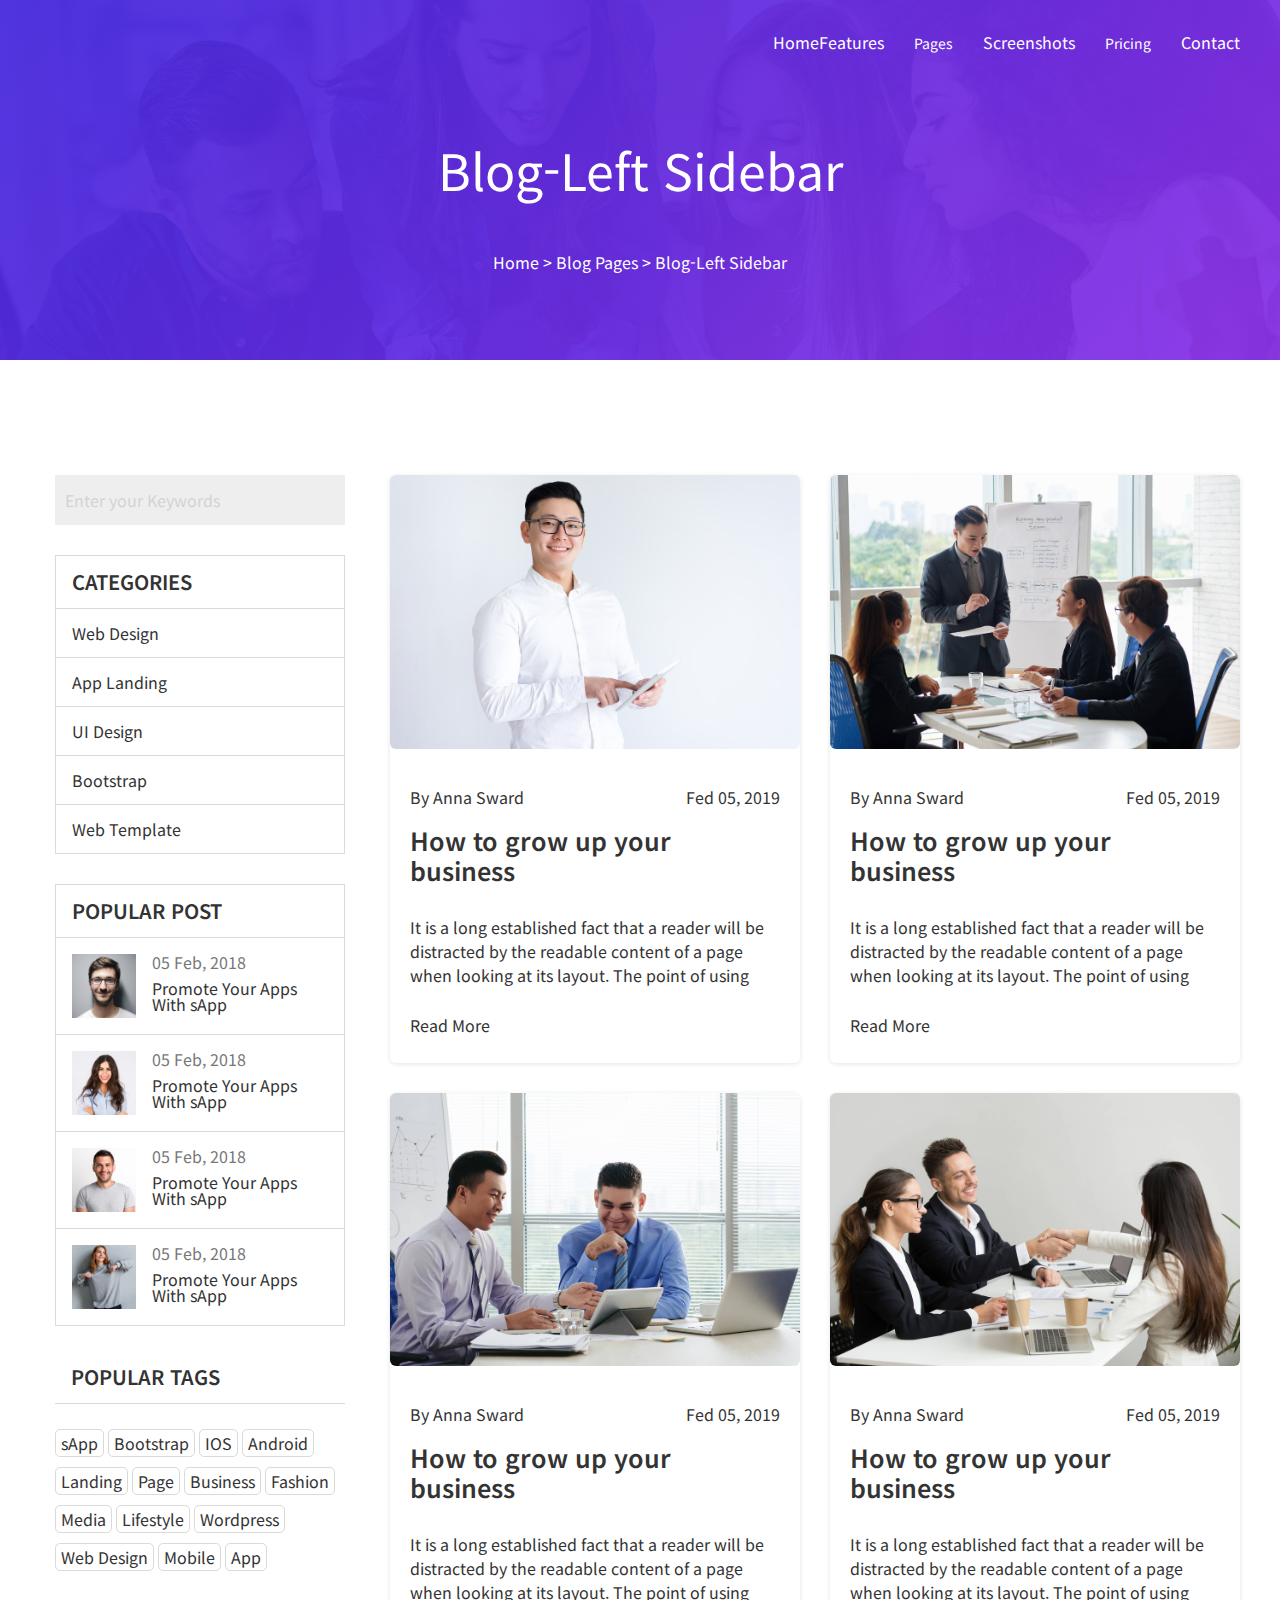
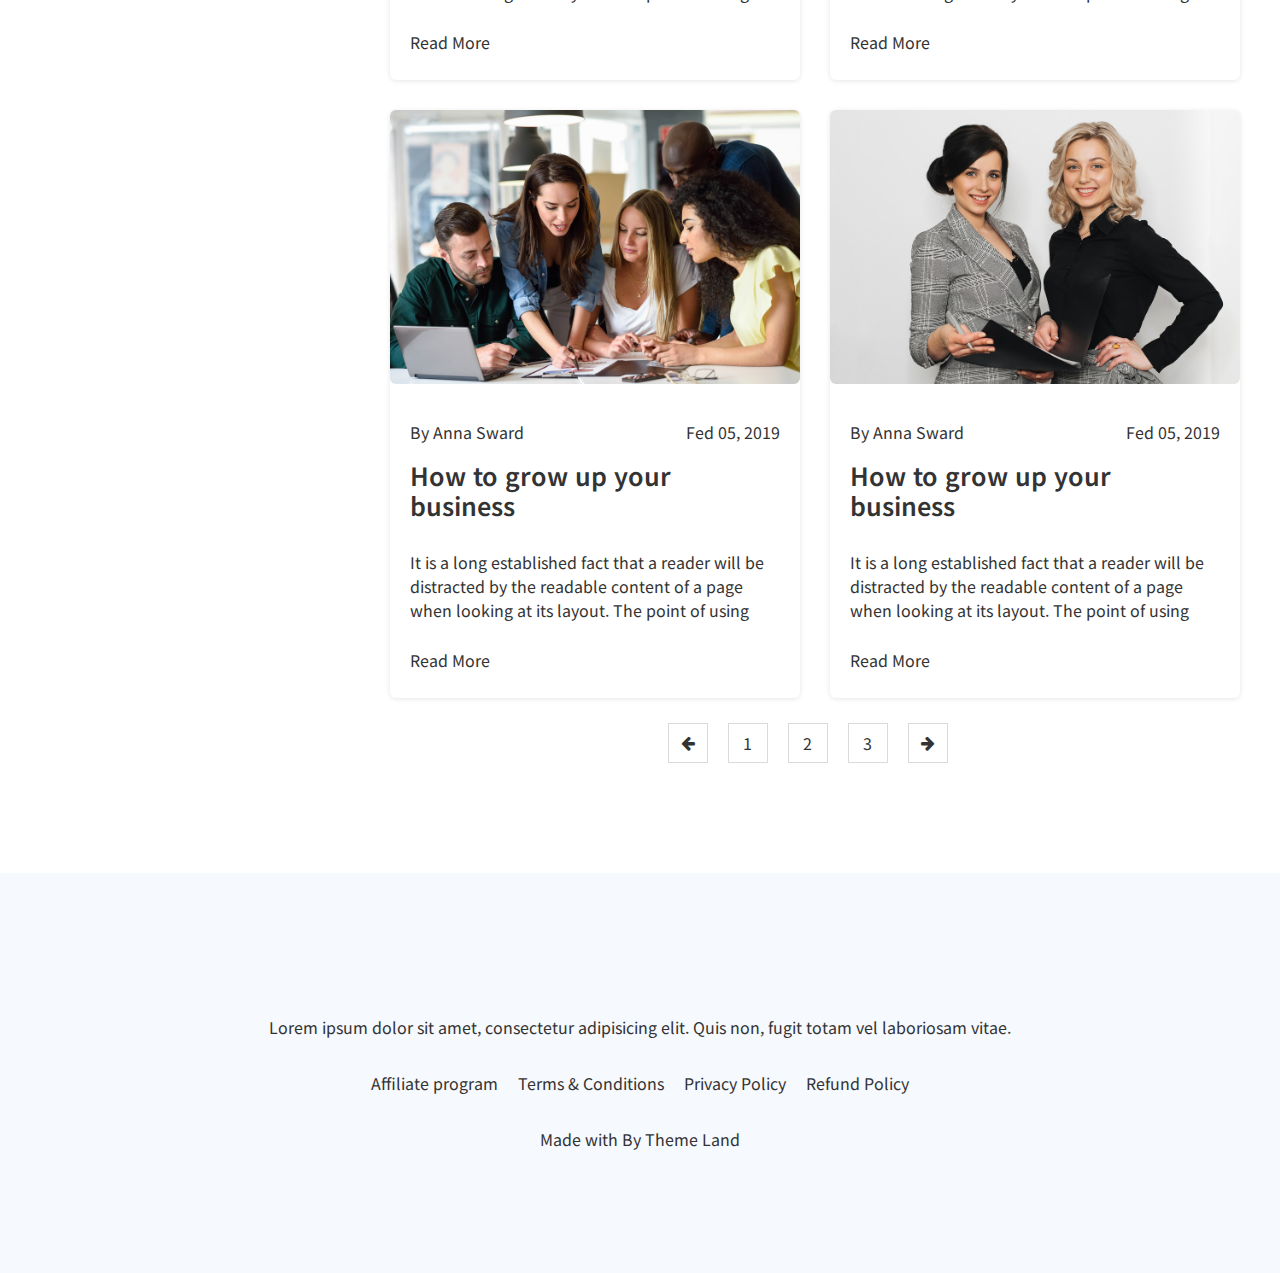
==== pages/main.html @ 28da9ae4 "first commit" ====
<!doctype html>
<html lang="ko">
<head>
    <meta charset="UTF-8">
    <meta name="viewport"
          content="width=device-width, user-scalable=no, initial-scale=1.0, maximum-scale=1.0, minimum-scale=1.0">
    <meta http-equiv="X-UA-Compatible" content="ie=edge">
    <title>blog-sidebar</title>

    <!--  font noto sans  -->
    <link href="https://fonts.googleapis.com/css2?family=Noto+Sans+KR:wght@400;500;700&display=swap" rel="stylesheet">

    <!--  font awesome cdn  -->
    <link rel="stylesheet" href="https://stackpath.bootstrapcdn.com/font-awesome/4.7.0/css/font-awesome.min.css">

    <!--  google material icons  -->
    <link href="https://fonts.googleapis.com/icon?family=Material+Icons"
          rel="stylesheet">

    <link rel="stylesheet" href="../style/style.css">

    <script src="../js/lib/jquery.js"></script>
</head>
<body>
<div id="wrap">
    <header id="header">
        <div class="screen"></div>
        <div class="container">
            <div class="main-header">
                <a href="#!"><img src="https://theme-land.com/sApp/demo/assets/img/logo/logo-white.png" alt=""></a>
                <nav>
                    <ul class="header-menu">
                        <li>Home</li>
                        <li>Features</li>
                        <li><a href="#!">Pages</a></li>
                        <li>Screenshots</li>
                        <li><a href="#!">Pricing</a></li>
                        <li>Contact</li>
                    </ul>
                </nav>
            </div>
            <div class="header-title">
                <h1>Blog-Left Sidebar</h1>
                <p>Home > Blog Pages > Blog-Left Sidebar</p>
            </div>
        </div>
    </header>

    <main>
        <div class="container">
            <div class="sidebar-contents">
                <div class="search">
                    <input type="text" placeholder="Enter your Keywords">
                </div>
                <ul class="sidebar-list">
                    <li><h3>CATEGORIES</h3></li>
                    <li><a href="#!">Web Design</a></li>
                    <li><a href="#!">App Landing</a></li>
                    <li><a href="#!">UI Design</a></li>
                    <li><a href="#!">Bootstrap</a></li>
                    <li><a href="#!">Web Template</a></li>
                </ul>
                <div class="post">
                    <ul>
                        <li><a href="#!"><h3>POPULAR POST</h3></a></li>
                        <li>
                            <div class="post-item">
                                <img src="../images/avatar-1.png" alt="">
                                <div class="post-desc">
                                    <span>05 Feb, 2018</span>
                                    <p>Promote Your Apps With sApp</p>
                                </div>
                            </div>
                        </li>
                        <li>
                            <div class="post-item">
                                <img src="../images/avatar-2.png" alt="">
                                <div class="post-desc">
                                    <span>05 Feb, 2018</span>
                                    <p>Promote Your Apps With sApp</p>
                                </div>
                            </div>
                        </li>
                        <li>
                            <div class="post-item">
                                <img src="../images/avatar-3.png" alt="">
                                <div class="post-desc">
                                    <span>05 Feb, 2018</span>
                                    <p>Promote Your Apps With sApp</p>
                                </div>
                            </div>
                        </li>
                        <li>
                            <div class="post-item">
                                <img src="../images/avatar-4.png" alt="">
                                <div class="post-desc">
                                    <span>05 Feb, 2018</span>
                                    <p>Promote Your Apps With sApp</p>
                                </div>
                            </div>
                        </li>
                    </ul>
                </div>
                <div class="tags">
                    <h3>POPULAR TAGS</h3>
                    <a href="#!">sApp</a>
                    <a href="#!">Bootstrap</a>
                    <a href="#!">IOS</a>
                    <a href="#!">Android</a>
                    <a href="#!">Landing</a>
                    <a href="#!">Page</a>
                    <a href="#!">Business</a>
                    <a href="#!">Fashion</a>
                    <a href="#!">Media</a>
                    <a href="#!">Lifestyle</a>
                    <a href="#!">Wordpress</a>
                    <a href="#!">Web Design</a>
                    <a href="#!">Mobile</a>
                    <a href="#!">App</a>
                </div>
            </div>
            <div class="main-contents">
                <ul class="main-items">
                    <li>
                        <div class="main-item">
                            <img src="../images/blog-1.jpg" alt="">
                            <div class="desc">
                                <div class="name-date">
                                    <span>By Anna Sward</span>
                                    <span>Fed 05, 2019</span>
                                </div>
                                <h2>How to grow up your business</h2>
                                <p>
                                    It is a long established fact that a reader will be distracted by the readable content of a page when looking at its layout. The point of using
                                </p>
                                <a href="#!">Read More</a>
                            </div>
                        </div>
                    </li>
                    <li>
                        <div class="main-item">
                            <img src="../images/blog-2.jpg" alt="">
                            <div class="desc">
                                <div class="name-date">
                                    <span>By Anna Sward</span>
                                    <span>Fed 05, 2019</span>
                                </div>
                                <h2>How to grow up your business</h2>
                                <p>
                                    It is a long established fact that a reader will be distracted by the readable content of a page when looking at its layout. The point of using
                                </p>
                                <a href="#!">Read More</a>
                            </div>
                        </div>
                    </li>
                    <li>
                        <div class="main-item">
                            <img src="../images/blog-3.jpg" alt="">
                            <div class="desc">
                                <div class="name-date">
                                    <span>By Anna Sward</span>
                                    <span>Fed 05, 2019</span>
                                </div>
                                <h2>How to grow up your business</h2>
                                <p>
                                    It is a long established fact that a reader will be distracted by the readable content of a page when looking at its layout. The point of using
                                </p>
                                <a href="#!">Read More</a>
                            </div>
                        </div>
                    </li>
                    <li>
                        <div class="main-item">
                            <img src="../images/blog-4.jpg" alt="">
                            <div class="desc">
                                <div class="name-date">
                                    <span>By Anna Sward</span>
                                    <span>Fed 05, 2019</span>
                                </div>
                                <h2>How to grow up your business</h2>
                                <p>
                                    It is a long established fact that a reader will be distracted by the readable content of a page when looking at its layout. The point of using
                                </p>
                                <a href="#!">Read More</a>
                            </div>
                        </div>
                    </li>
                    <li>
                        <div class="main-item">
                            <img src="../images/blog-5.jpg" alt="">
                            <div class="desc">
                                <div class="name-date">
                                    <span>By Anna Sward</span>
                                    <span>Fed 05, 2019</span>
                                </div>
                                <h2>How to grow up your business</h2>
                                <p>
                                    It is a long established fact that a reader will be distracted by the readable content of a page when looking at its layout. The point of using
                                </p>
                                <a href="#!">Read More</a>
                            </div>
                        </div>
                    </li>
                    <li>
                        <div class="main-item">
                            <img src="../images/blog-6.jpg" alt="">
                            <div class="desc">
                                <div class="name-date">
                                    <span>By Anna Sward</span>
                                    <span>Fed 05, 2019</span>
                                </div>
                                <h2>How to grow up your business</h2>
                                <p>
                                    It is a long established fact that a reader will be distracted by the readable content of a page when looking at its layout. The point of using
                                </p>
                                <a href="#!">Read More</a>
                            </div>
                        </div>
                    </li>
                </ul>
                <div class="pagination">
                    <ul class="pagination">
                        <li><a href="#!"><i class="fa fa-arrow-left"></i></a></li>
                        <li><a href="#!">1</a></li>
                        <li><a href="#!">2</a></li>
                        <li><a href="#!">3</a></li>
                        <li><a href="#!"><i class="fa fa-arrow-right"></i></a></li>
                    </ul>
                </div>
            </div>
        </div>
    </main>

    <footer id="footer">
        <div class="container">
            <img src="https://theme-land.com/sApp/demo/assets/img/logo/logo.png" alt="">
            <div class="footer-desc">
                <p>
                    Lorem ipsum dolor sit amet, consectetur adipisicing elit. Quis non, fugit totam vel laboriosam vitae.
                </p>
                <div class="footer-links">
                    <a href="#!">Affiliate program</a>
                    <a href="#!">Terms & Conditions</a>
                    <a href="#!">Privacy Policy</a>
                    <a href="#!">Refund Policy</a>
                </div>
                <span>Made with By Theme Land</span>
            </div>
        </div>
    </footer>
</div>
<script src="../js/script.js"></script>
</body>
</html>
---- style/style.css ----
/*! normalize.css v8.0.1 | MIT License | github.com/necolas/normalize.css */
/* Document
   ========================================================================== */
/**
 * 1. Correct the line height in all browsers.
 * 2. Prevent adjustments of font size after orientation changes in iOS.
 */
html {
  line-height: 1.15;
  /* 1 */
  -webkit-text-size-adjust: 100%;
  /* 2 */ }

/* Sections
   ========================================================================== */
/**
 * Remove the margin in all browsers.
 */
body {
  margin: 0; }

/**
 * Render the `main` element consistently in IE.
 */
main {
  display: block; }

/**
 * Correct the font size and margin on `h1` elements within `section` and
 * `article` contexts in Chrome, Firefox, and Safari.
 */
h1 {
  font-size: 2em;
  margin: 0.67em 0; }

/* Grouping content
   ========================================================================== */
/**
 * 1. Add the correct box sizing in Firefox.
 * 2. Show the overflow in Edge and IE.
 */
hr {
  box-sizing: content-box;
  /* 1 */
  height: 0;
  /* 1 */
  overflow: visible;
  /* 2 */ }

/**
 * 1. Correct the inheritance and scaling of font size in all browsers.
 * 2. Correct the odd `em` font sizing in all browsers.
 */
pre {
  font-family: monospace, monospace;
  /* 1 */
  font-size: 1em;
  /* 2 */ }

/* Text-level semantics
   ========================================================================== */
/**
 * Remove the gray background on active links in IE 10.
 */
a {
  background-color: transparent; }

/**
 * 1. Remove the bottom border in Chrome 57-
 * 2. Add the correct text decoration in Chrome, Edge, IE, Opera, and Safari.
 */
abbr[title] {
  border-bottom: none;
  /* 1 */
  text-decoration: underline;
  /* 2 */
  text-decoration: underline dotted;
  /* 2 */ }

/**
 * Add the correct font weight in Chrome, Edge, and Safari.
 */
b,
strong {
  font-weight: bolder; }

/**
 * 1. Correct the inheritance and scaling of font size in all browsers.
 * 2. Correct the odd `em` font sizing in all browsers.
 */
code,
kbd,
samp {
  font-family: monospace, monospace;
  /* 1 */
  font-size: 1em;
  /* 2 */ }

/**
 * Add the correct font size in all browsers.
 */
small {
  font-size: 80%; }

/**
 * Prevent `sub` and `sup` elements from affecting the line height in
 * all browsers.
 */
sub,
sup {
  font-size: 75%;
  line-height: 0;
  position: relative;
  vertical-align: baseline; }

sub {
  bottom: -0.25em; }

sup {
  top: -0.5em; }

/* Embedded content
   ========================================================================== */
/**
 * Remove the border on images inside links in IE 10.
 */
img {
  border-style: none; }

/* Forms
   ========================================================================== */
/**
 * 1. Change the font styles in all browsers.
 * 2. Remove the margin in Firefox and Safari.
 */
button,
input,
optgroup,
select,
textarea {
  font-family: inherit;
  /* 1 */
  font-size: 100%;
  /* 1 */
  line-height: 1.15;
  /* 1 */
  margin: 0;
  /* 2 */ }

/**
 * Show the overflow in IE.
 * 1. Show the overflow in Edge.
 */
button,
input {
  /* 1 */
  overflow: visible; }

/**
 * Remove the inheritance of text transform in Edge, Firefox, and IE.
 * 1. Remove the inheritance of text transform in Firefox.
 */
button,
select {
  /* 1 */
  text-transform: none; }

/**
 * Correct the inability to style clickable types in iOS and Safari.
 */
button,
[type="button"],
[type="reset"],
[type="submit"] {
  -webkit-appearance: button; }

/**
 * Remove the inner border and padding in Firefox.
 */
button::-moz-focus-inner,
[type="button"]::-moz-focus-inner,
[type="reset"]::-moz-focus-inner,
[type="submit"]::-moz-focus-inner {
  border-style: none;
  padding: 0; }

/**
 * Restore the focus styles unset by the previous rule.
 */
button:-moz-focusring,
[type="button"]:-moz-focusring,
[type="reset"]:-moz-focusring,
[type="submit"]:-moz-focusring {
  outline: 1px dotted ButtonText; }

/**
 * Correct the padding in Firefox.
 */
fieldset {
  padding: 0.35em 0.75em 0.625em; }

/**
 * 1. Correct the text wrapping in Edge and IE.
 * 2. Correct the color inheritance from `fieldset` elements in IE.
 * 3. Remove the padding so developers are not caught out when they zero out
 *    `fieldset` elements in all browsers.
 */
legend {
  box-sizing: border-box;
  /* 1 */
  color: inherit;
  /* 2 */
  display: table;
  /* 1 */
  max-width: 100%;
  /* 1 */
  padding: 0;
  /* 3 */
  white-space: normal;
  /* 1 */ }

/**
 * Add the correct vertical alignment in Chrome, Firefox, and Opera.
 */
progress {
  vertical-align: baseline; }

/**
 * Remove the default vertical scrollbar in IE 10+.
 */
textarea {
  overflow: auto; }

/**
 * 1. Add the correct box sizing in IE 10.
 * 2. Remove the padding in IE 10.
 */
[type="checkbox"],
[type="radio"] {
  box-sizing: border-box;
  /* 1 */
  padding: 0;
  /* 2 */ }

/**
 * Correct the cursor style of increment and decrement buttons in Chrome.
 */
[type="number"]::-webkit-inner-spin-button,
[type="number"]::-webkit-outer-spin-button {
  height: auto; }

/**
 * 1. Correct the odd appearance in Chrome and Safari.
 * 2. Correct the outline style in Safari.
 */
[type="search"] {
  -webkit-appearance: textfield;
  /* 1 */
  outline-offset: -2px;
  /* 2 */ }

/**
 * Remove the inner padding in Chrome and Safari on macOS.
 */
[type="search"]::-webkit-search-decoration {
  -webkit-appearance: none; }

/**
 * 1. Correct the inability to style clickable types in iOS and Safari.
 * 2. Change font properties to `inherit` in Safari.
 */
::-webkit-file-upload-button {
  -webkit-appearance: button;
  /* 1 */
  font: inherit;
  /* 2 */ }

/* Interactive
   ========================================================================== */
/*
 * Add the correct display in Edge, IE 10+, and Firefox.
 */
details {
  display: block; }

/*
 * Add the correct display in all browsers.
 */
summary {
  display: list-item; }

/* Misc
   ========================================================================== */
/**
 * Add the correct display in IE 10+.
 */
template {
  display: none; }

/**
 * Add the correct display in IE 10.
 */
[hidden] {
  display: none; }

html, body, div, span, applet, object, iframe,
h1, h2, h3, h4, h5, h6, p, blockquote, pre,
a, abbr, acronym, address, big, cite, code,
del, dfn, em, img, ins, kbd, q, s, samp,
small, strike, strong, sub, sup, tt, var,
b, u, i, center,
dl, dt, dd, ol, ul, li,
fieldset, form, label, legend,
table, caption, tbody, tfoot, thead, tr, th, td,
article, aside, canvas, details, embed,
figure, figcaption, footer, header, hgroup,
menu, nav, output, ruby, section, summary,
time, mark, audio, video {
  margin: 0;
  padding: 0;
  border: 0;
  font-size: 100%;
  font: inherit;
  vertical-align: baseline; }

/* HTML5 display-role reset for older browsers */
article, aside, details, figcaption, figure,
footer, header, hgroup, menu, nav, section {
  display: block; }

body {
  line-height: 1; }

ol, ul {
  list-style: none; }

blockquote, q {
  quotes: none; }

blockquote:before, blockquote:after,
q:before, q:after {
  content: '';
  content: none; }

table {
  border-collapse: collapse;
  border-spacing: 0; }

*, *:after, *:before {
  box-sizing: inherit; }

html {
  box-sizing: border-box; }

img {
  max-width: 100%;
  vertical-align: top; }

a {
  text-decoration: none;
  color: #333; }

* {
  -webkit-user-select: inherit;
  -moz-user-select: inherit;
  -ms-user-select: inherit;
  user-select: inherit;
  -webkit-tap-highlight-color: rgba(0, 0, 0, 0); }

::-webkit-input-placeholder {
  color: rgba(182, 182, 182, 0.5); }

:-moz-placeholder {
  color: rgba(182, 182, 182, 0.5); }

::-moz-placeholder {
  color: rgba(182, 182, 182, 0.5); }

:-ms-input-placeholder {
  color: rgba(182, 182, 182, 0.5); }

*::selection {
  background: #b5e9f8;
  color: #fff; }

*::-moz-selection {
  background: #b5e9f8;
  color: #fff; }

.clearfix:after {
  content: '';
  display: table;
  clear: both; }

html, body {
  height: 100%; }

body {
  font-family: 'Noto Sans KR', sans-serif;
  word-break: keep-all; }

.container {
  max-width: 1230px;
  margin: 0 auto;
  padding: 0 15px; }

.blind {
  position: absolute;
  overflow: hidden;
  clip: rect(0 0 0 0);
  margin: -1px;
  width: 1px;
  height: 1px; }

.pull-left {
  float: left; }

.pull-right {
  float: right; }

.por {
  position: relative; }

.poa {
  position: absolute; }

.pof {
  position: fixed; }

.dtb {
  display: table; }

.dtbc {
  display: table-cell; }

.vat {
  vertical-align: top; }

.vam {
  vertical-align: middle; }

.vab {
  vertical-align: bottom; }

.text-left {
  text-align: left; }

.text-center {
  text-align: center; }

.text-right {
  text-align: right; }

.text-ellipsis {
  overflow: hidden;
  white-space: nowrap;
  text-overflow: ellipsis; }

#header {
  position: relative;
  height: 40vh;
  background-image: url("../images/blog-5.jpg");
  background-position: center;
  background-size: cover;
  z-index: -2; }
  #header .screen {
    position: absolute;
    top: 0;
    bottom: 0;
    left: 0;
    right: 0;
    background: linear-gradient(-47deg, #8731E8 0%, #4528DC 100%);
    opacity: 0.94;
    z-index: -1; }
  #header .container .main-header {
    display: flex;
    height: 84px;
    justify-content: space-between;
    align-items: center; }
    #header .container .main-header img {
      color: #fff; }
    #header .container .main-header nav .header-menu {
      display: flex; }
      #header .container .main-header nav .header-menu li {
        color: #fff; }
        #header .container .main-header nav .header-menu li a {
          color: #fff;
          padding: 20px 30px;
          font-size: 14px;
          cursor: pointer; }
  #header .container .header-title {
    text-align: center;
    color: #fff; }
    #header .container .header-title h1 {
      font-size: 50px;
      margin: 60px 0; }

#footer {
  background-color: #f6f9fe;
  height: 400px; }
  #footer .container {
    display: flex;
    flex-direction: column;
    justify-content: center;
    align-items: center;
    height: 400px; }
    #footer .container .footer-desc {
      margin-top: 20px;
      text-align: center; }
      #footer .container .footer-desc .footer-links {
        margin: 30px 0;
        display: flex;
        justify-content: center;
        align-items: center; }
        #footer .container .footer-desc .footer-links a {
          display: flex;
          padding: 10px; }
          #footer .container .footer-desc .footer-links a:hover {
            color: #6f42c1; }

body {
  color: #333; }

h3 {
  font-size: 20px;
  font-weight: 600; }

h2 {
  font-size: 25px;
  font-weight: 600;
  line-height: 1.2; }

main {
  margin: 100px 0; }
  main .container {
    display: flex;
    justify-content: space-between; }
    main .container .sidebar-contents {
      padding: 15px;
      flex: 1; }
      main .container .sidebar-contents input {
        width: 290px;
        height: 50px;
        background-color: rgba(153, 153, 153, 0.17);
        padding: 10px;
        border: none; }
      main .container .sidebar-contents .sidebar-list {
        border: 1px solid rgba(153, 153, 153, 0.36);
        border-top: none;
        margin-top: 30px; }
        main .container .sidebar-contents .sidebar-list li:first-child {
          border-top: 1px solid rgba(153, 153, 153, 0.36);
          padding: 16px;
          cursor: pointer; }
        main .container .sidebar-contents .sidebar-list li a {
          display: flex;
          padding: 16px;
          border-top: 1px solid rgba(153, 153, 153, 0.36); }
          main .container .sidebar-contents .sidebar-list li a:hover {
            background-color: rgba(153, 153, 153, 0.12);
            border-left: 2px solid #6f42c1; }
      main .container .sidebar-contents .post {
        margin-top: 30px; }
        main .container .sidebar-contents .post ul {
          border: 1px solid rgba(153, 153, 153, 0.36);
          border-top: none; }
          main .container .sidebar-contents .post ul li {
            border-top: 1px solid rgba(153, 153, 153, 0.36); }
            main .container .sidebar-contents .post ul li h3 {
              padding: 16px; }
            main .container .sidebar-contents .post ul li .post-item {
              display: flex;
              padding: 16px; }
              main .container .sidebar-contents .post ul li .post-item:hover {
                background-color: rgba(153, 153, 153, 0.12);
                border-left: 2px solid #6f42c1; }
              main .container .sidebar-contents .post ul li .post-item img {
                width: 64px;
                height: 64px; }
              main .container .sidebar-contents .post ul li .post-item .post-desc {
                padding-left: 16px; }
                main .container .sidebar-contents .post ul li .post-item .post-desc span {
                  color: #777; }
                main .container .sidebar-contents .post ul li .post-item .post-desc p {
                  margin-top: 10px; }
      main .container .sidebar-contents .tags {
        margin-top: 25px; }
        main .container .sidebar-contents .tags h3 {
          padding: 16px;
          border-bottom: 1px solid rgba(153, 153, 153, 0.36);
          margin-bottom: 20px;
          cursor: pointer; }
        main .container .sidebar-contents .tags a {
          display: inline-block;
          border: 1px solid rgba(153, 153, 153, 0.36);
          border-radius: 5px;
          padding: 5px;
          margin: 5px 0;
          cursor: pointer; }
    main .container .main-contents {
      padding-left: 15px;
      flex: 3; }
      main .container .main-contents .main-items {
        display: flex;
        flex-wrap: wrap;
        margin-right: -15px; }
        main .container .main-contents .main-items li {
          flex: 1 1 50%;
          max-width: 50%;
          padding: 15px; }
          main .container .main-contents .main-items li .main-item {
            background-color: #fff;
            box-shadow: 0 1px 5px rgba(0, 0, 0, 0.1);
            border-radius: 6px; }
            main .container .main-contents .main-items li .main-item img {
              border-radius: 6px;
              cursor: pointer; }
            main .container .main-contents .main-items li .main-item .desc {
              padding: 20px 20px 30px 20px; }
              main .container .main-contents .main-items li .main-item .desc .name-date {
                margin: 20px 0;
                display: flex;
                justify-content: space-between; }
              main .container .main-contents .main-items li .main-item .desc h2:hover {
                color: #6f42c1;
                cursor: pointer; }
              main .container .main-contents .main-items li .main-item .desc p {
                margin: 30px 0;
                line-height: 1.5; }
      main .container .main-contents .pagination {
        display: flex;
        justify-content: center;
        align-items: center; }
        main .container .main-contents .pagination li {
          padding: 10px; }
          main .container .main-contents .pagination li a {
            width: 40px;
            height: 40px;
            display: flex;
            justify-content: center;
            align-items: center;
            padding: 10px;
            border: 1px solid rgba(153, 153, 153, 0.36);
            cursor: pointer; }

/*# sourceMappingURL=style.css.map */
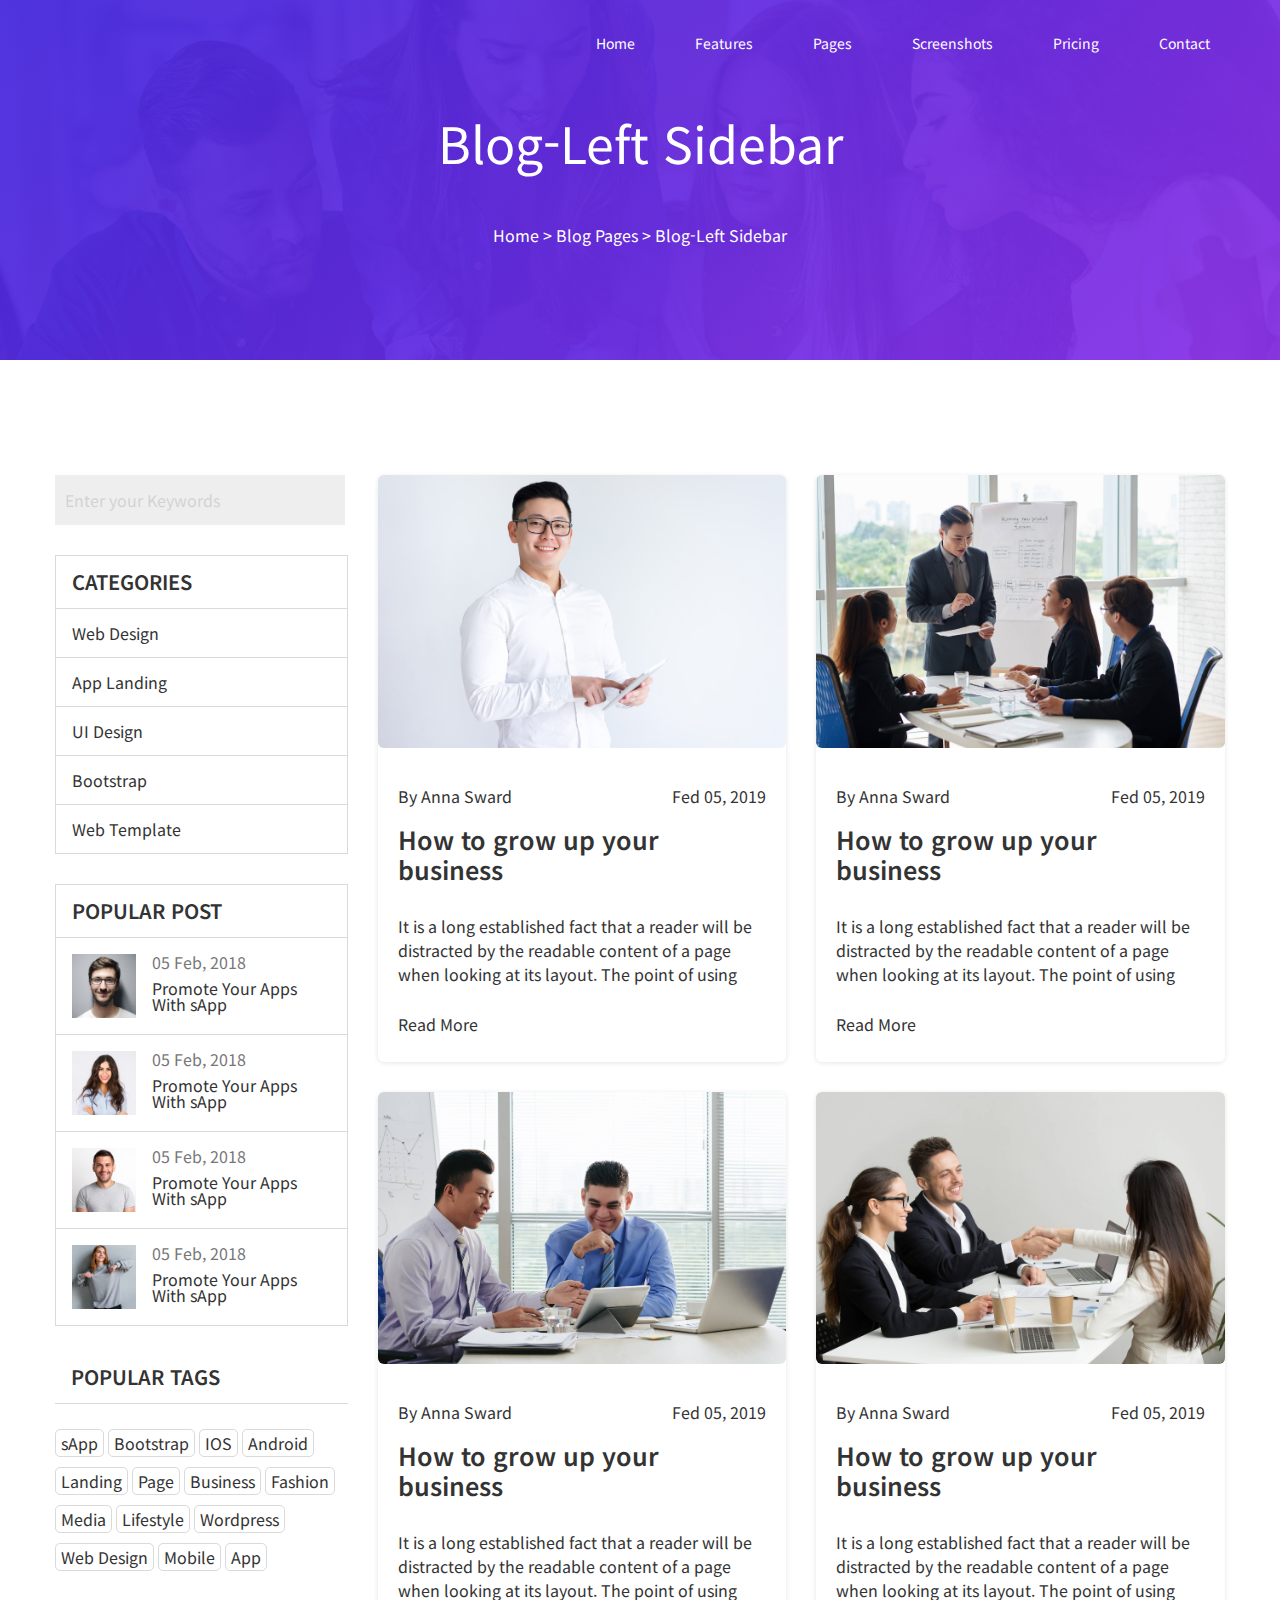
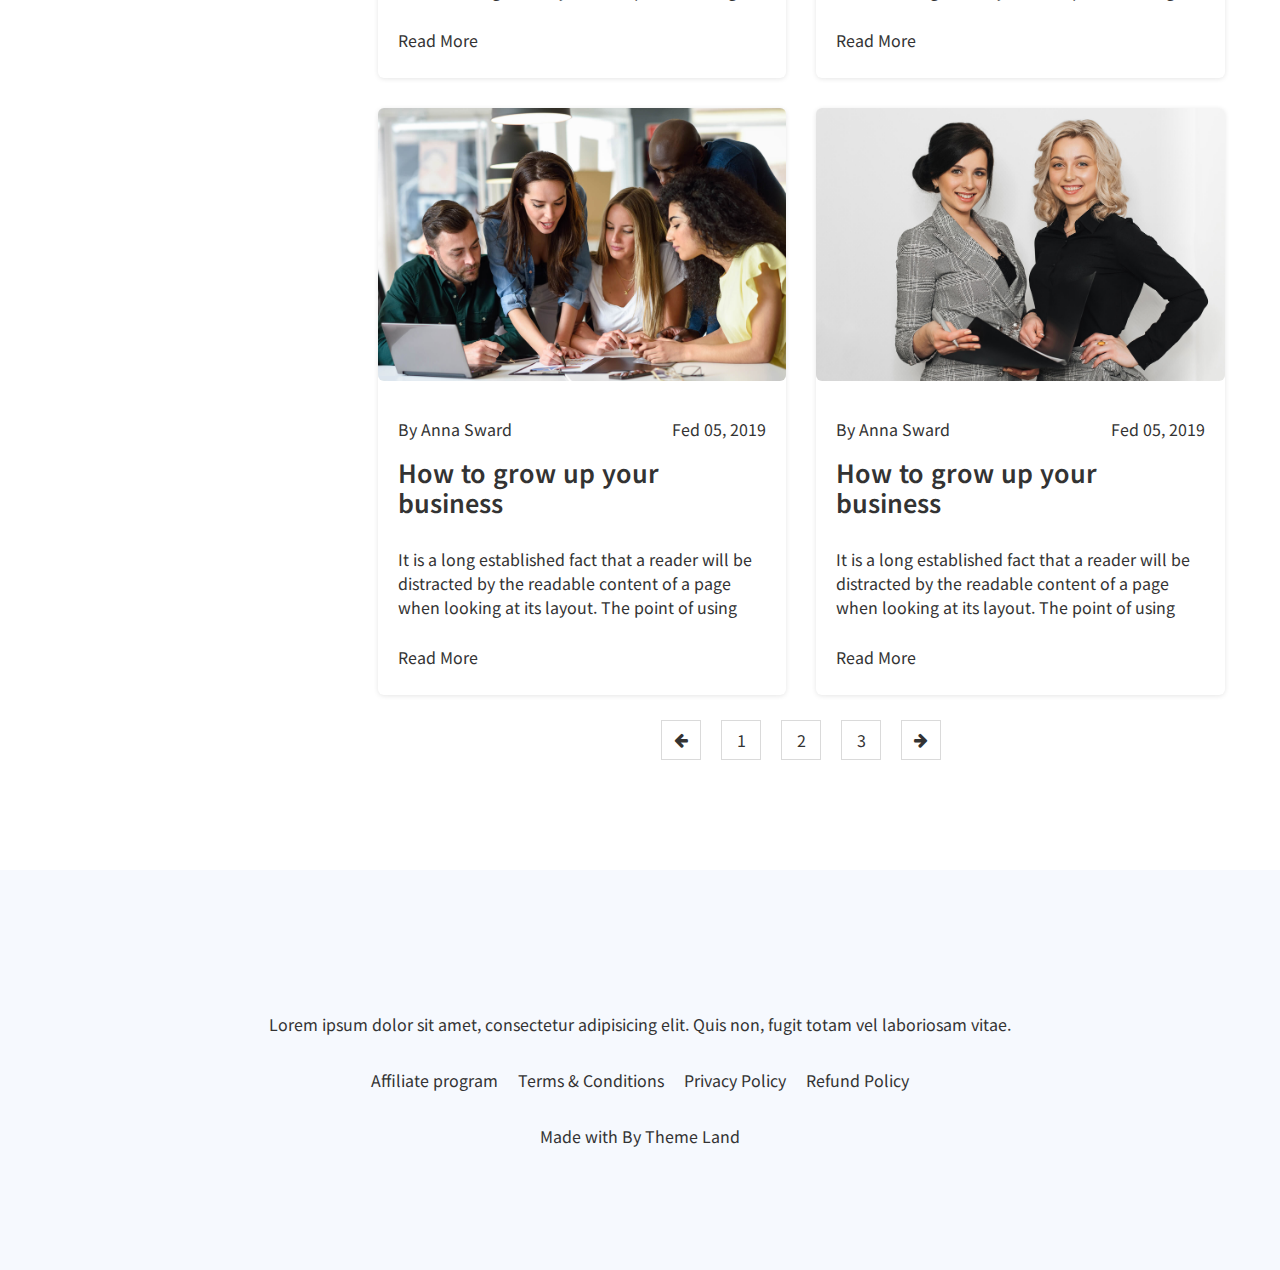
==== commit 647b8b3c: "헤더수정" ====
--- a/pages/main.html
+++ b/pages/main.html
@@ -24,27 +24,30 @@
 <body>
 <div id="wrap">
     <header id="header">
-        <div class="screen"></div>
         <div class="container">
             <div class="main-header">
                 <a href="#!"><img src="https://theme-land.com/sApp/demo/assets/img/logo/logo-white.png" alt=""></a>
                 <nav>
                     <ul class="header-menu">
-                        <li>Home</li>
-                        <li>Features</li>
+                        <li><a href="#!">Home</a></li>
+                        <li><a href="#!">Features</a></li>
                         <li><a href="#!">Pages</a></li>
-                        <li>Screenshots</li>
+                        <li><a href="#!">Screenshots</a></li>
                         <li><a href="#!">Pricing</a></li>
-                        <li>Contact</li>
+                        <li><a href="#!">Contact</a></li>
                     </ul>
                 </nav>
             </div>
-            <div class="header-title">
-                <h1>Blog-Left Sidebar</h1>
-                <p>Home > Blog Pages > Blog-Left Sidebar</p>
-            </div>
         </div>
     </header>
+
+    <div class="visual">
+        <div class="screen"></div>
+        <div class="header-title">
+            <h1>Blog-Left Sidebar</h1>
+            <p>Home > Blog Pages > Blog-Left Sidebar</p>
+        </div>
+    </div>
 
     <main>
         <div class="container">
@@ -63,7 +66,7 @@
                 <div class="post">
                     <ul>
                         <li><a href="#!"><h3>POPULAR POST</h3></a></li>
-                        <li>
+                        <li class="post-items">
                             <div class="post-item">
                                 <img src="../images/avatar-1.png" alt="">
                                 <div class="post-desc">
@@ -72,7 +75,7 @@
                                 </div>
                             </div>
                         </li>
-                        <li>
+                        <li class="post-items">
                             <div class="post-item">
                                 <img src="../images/avatar-2.png" alt="">
                                 <div class="post-desc">
@@ -81,7 +84,7 @@
                                 </div>
                             </div>
                         </li>
-                        <li>
+                        <li class="post-items">
                             <div class="post-item">
                                 <img src="../images/avatar-3.png" alt="">
                                 <div class="post-desc">
@@ -90,7 +93,7 @@
                                 </div>
                             </div>
                         </li>
-                        <li>
+                        <li class="post-items">
                             <div class="post-item">
                                 <img src="../images/avatar-4.png" alt="">
                                 <div class="post-desc">
--- a/style/style.css
+++ b/style/style.css
@@ -457,13 +457,39 @@
   text-overflow: ellipsis; }
 
 #header {
+  position: absolute;
+  top: 0;
+  left: 0;
+  width: 100%; }
+  #header .container .main-header {
+    display: flex;
+    height: 84px;
+    justify-content: space-between;
+    align-items: center; }
+    #header .container .main-header nav .header-menu {
+      display: flex; }
+      #header .container .main-header nav .header-menu li {
+        color: #fff; }
+        #header .container .main-header nav .header-menu li ul {
+          display: none; }
+        #header .container .main-header nav .header-menu li a {
+          color: #fff;
+          padding: 20px 30px;
+          font-size: 14px;
+          cursor: pointer; }
+
+.visual {
   position: relative;
+  width: 100%;
   height: 40vh;
   background-image: url("../images/blog-5.jpg");
   background-position: center;
   background-size: cover;
-  z-index: -2; }
-  #header .screen {
+  z-index: -2;
+  display: flex;
+  align-items: center;
+  justify-content: center; }
+  .visual .screen {
     position: absolute;
     top: 0;
     bottom: 0;
@@ -472,28 +498,13 @@
     background: linear-gradient(-47deg, #8731E8 0%, #4528DC 100%);
     opacity: 0.94;
     z-index: -1; }
-  #header .container .main-header {
-    display: flex;
-    height: 84px;
-    justify-content: space-between;
-    align-items: center; }
-    #header .container .main-header img {
-      color: #fff; }
-    #header .container .main-header nav .header-menu {
-      display: flex; }
-      #header .container .main-header nav .header-menu li {
-        color: #fff; }
-        #header .container .main-header nav .header-menu li a {
-          color: #fff;
-          padding: 20px 30px;
-          font-size: 14px;
-          cursor: pointer; }
-  #header .container .header-title {
-    text-align: center;
-    color: #fff; }
-    #header .container .header-title h1 {
-      font-size: 50px;
-      margin: 60px 0; }
+
+.header-title {
+  text-align: center;
+  color: #fff; }
+  .header-title h1 {
+    font-size: 50px;
+    margin-bottom: 60px; }
 
 #footer {
   background-color: #f6f9fe;
@@ -535,6 +546,9 @@
   main .container {
     display: flex;
     justify-content: space-between; }
+    @media only screen and (max-width: 768px) {
+      main .container {
+        flex-direction: column; } }
     main .container .sidebar-contents {
       padding: 15px;
       flex: 1; }
@@ -598,16 +612,21 @@
           margin: 5px 0;
           cursor: pointer; }
     main .container .main-contents {
-      padding-left: 15px;
       flex: 3; }
       main .container .main-contents .main-items {
         display: flex;
-        flex-wrap: wrap;
-        margin-right: -15px; }
+        flex-wrap: wrap; }
+        @media only screen and (max-width: 768px) {
+          main .container .main-contents .main-items {
+            flex-direction: column; } }
         main .container .main-contents .main-items li {
           flex: 1 1 50%;
           max-width: 50%;
           padding: 15px; }
+          @media only screen and (max-width: 768px) {
+            main .container .main-contents .main-items li {
+              flex: 1 1 100%;
+              max-width: 100%; } }
           main .container .main-contents .main-items li .main-item {
             background-color: #fff;
             box-shadow: 0 1px 5px rgba(0, 0, 0, 0.1);
@@ -639,7 +658,6 @@
             display: flex;
             justify-content: center;
             align-items: center;
-            padding: 10px;
             border: 1px solid rgba(153, 153, 153, 0.36);
             cursor: pointer; }
 
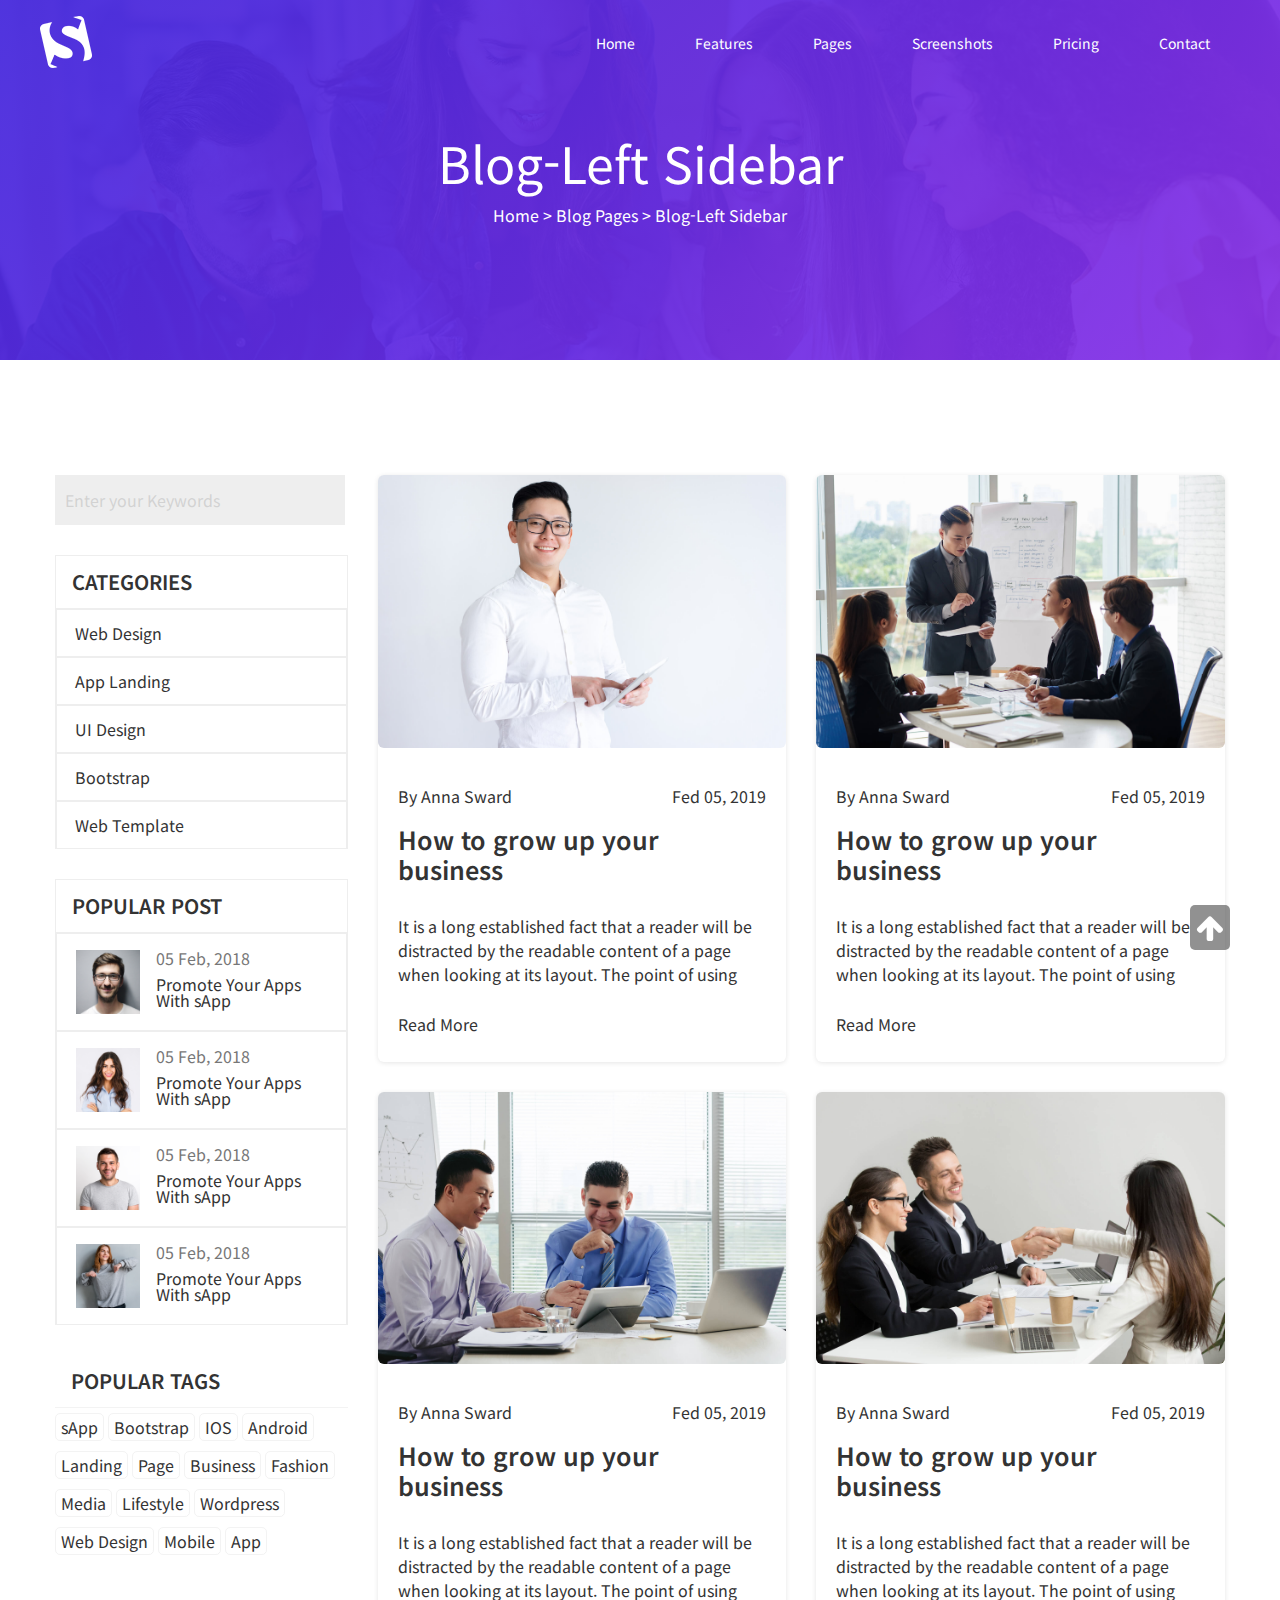
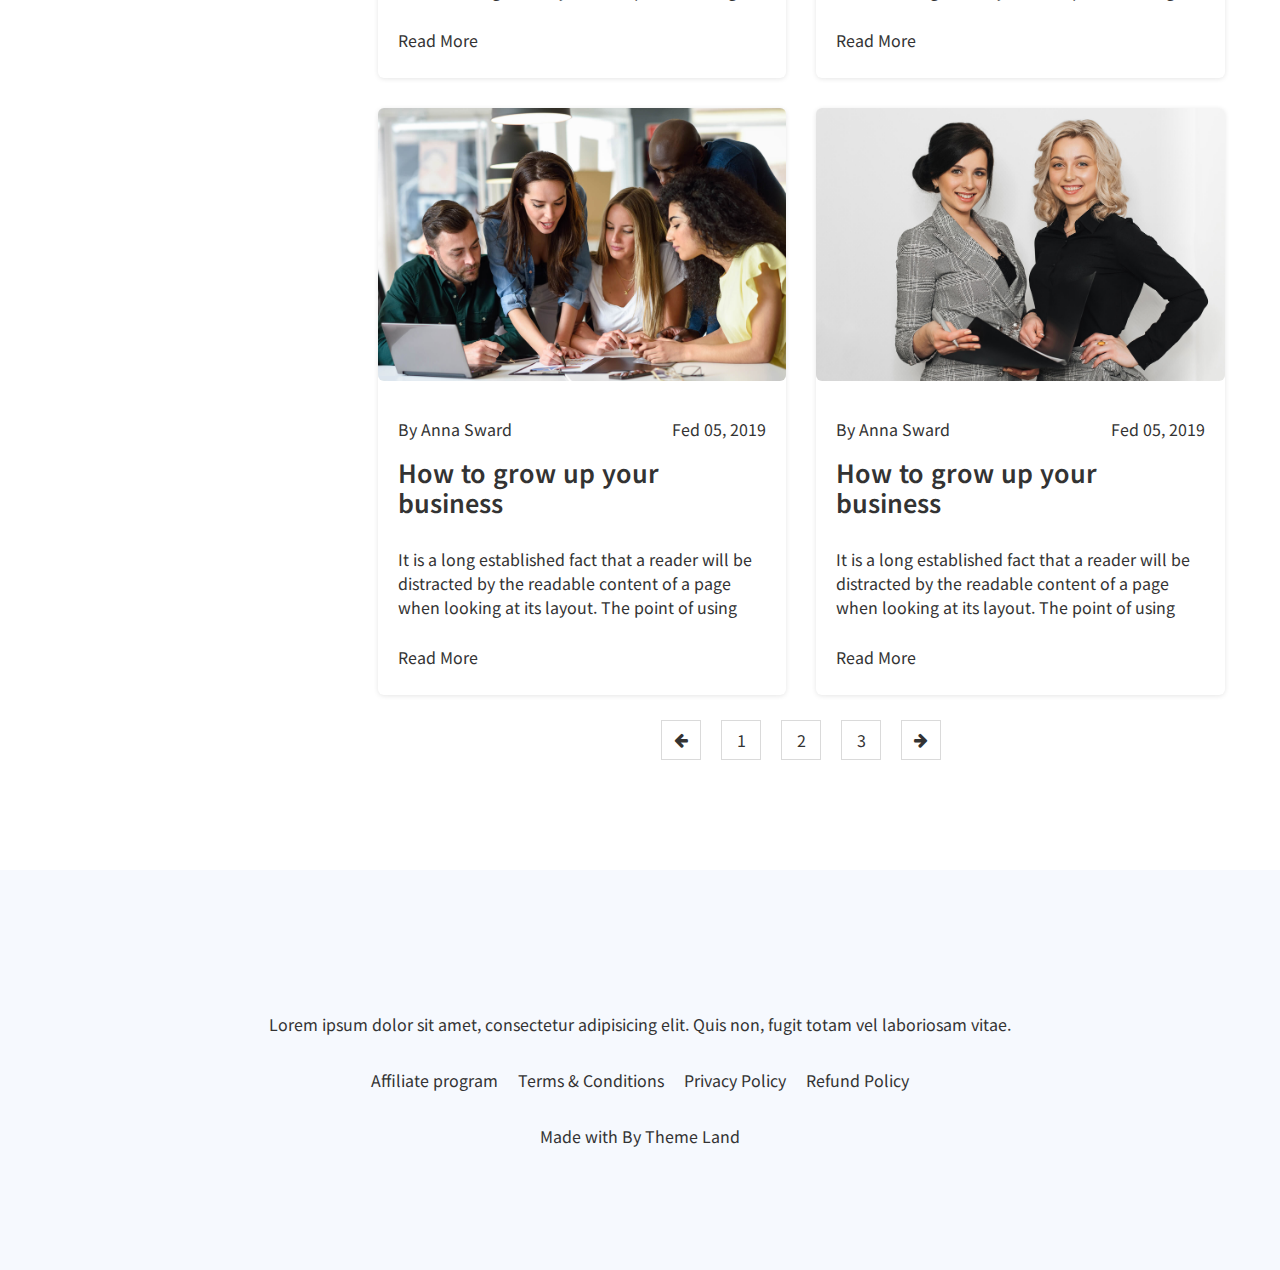
==== commit 631754f3: "스크롤헤더수정" ====
--- a/pages/main.html
+++ b/pages/main.html
@@ -26,9 +26,12 @@
     <header id="header">
         <div class="container">
             <div class="main-header">
-                <a href="#!"><img src="https://theme-land.com/sApp/demo/assets/img/logo/logo-white.png" alt=""></a>
+                <div class="logo">
+                    <a href="#!"><img src="../images/logo-white.png" alt="" class="main-logo"></a>
+                    <a href="#!"><img src="../images/logo.png" alt="" class="scroll-logo"></a>
+                </div>
                 <nav>
-                    <ul class="header-menu">
+                    <ul>
                         <li><a href="#!">Home</a></li>
                         <li><a href="#!">Features</a></li>
                         <li><a href="#!">Pages</a></li>
@@ -43,7 +46,7 @@
 
     <div class="visual">
         <div class="screen"></div>
-        <div class="header-title">
+        <div class="visual-title">
             <h1>Blog-Left Sidebar</h1>
             <p>Home > Blog Pages > Blog-Left Sidebar</p>
         </div>
@@ -55,23 +58,26 @@
                 <div class="search">
                     <input type="text" placeholder="Enter your Keywords">
                 </div>
-                <ul class="sidebar-list">
-                    <li><h3>CATEGORIES</h3></li>
-                    <li><a href="#!">Web Design</a></li>
-                    <li><a href="#!">App Landing</a></li>
-                    <li><a href="#!">UI Design</a></li>
-                    <li><a href="#!">Bootstrap</a></li>
-                    <li><a href="#!">Web Template</a></li>
-                </ul>
-                <div class="post">
+                <div class="sidebar-item categories">
+                    <h3>CATEGORIES</h3>
                     <ul>
-                        <li><a href="#!"><h3>POPULAR POST</h3></a></li>
+                        <li><a href="#!">Web Design</a></li>
+                        <li><a href="#!">App Landing</a></li>
+                        <li><a href="#!">UI Design</a></li>
+                        <li><a href="#!">Bootstrap</a></li>
+                        <li><a href="#!">Web Template</a></li>
+                    </ul>
+                </div>
+
+                <div class="sidebar-item post">
+                    <h3>POPULAR POST</h3>
+                    <ul>
                         <li class="post-items">
                             <div class="post-item">
                                 <img src="../images/avatar-1.png" alt="">
                                 <div class="post-desc">
-                                    <span>05 Feb, 2018</span>
-                                    <p>Promote Your Apps With sApp</p>
+                                    <p>05 Feb, 2018</p>
+                                    <h4>Promote Your Apps With sApp</h4>
                                 </div>
                             </div>
                         </li>
@@ -79,8 +85,8 @@
                             <div class="post-item">
                                 <img src="../images/avatar-2.png" alt="">
                                 <div class="post-desc">
-                                    <span>05 Feb, 2018</span>
-                                    <p>Promote Your Apps With sApp</p>
+                                    <p>05 Feb, 2018</p>
+                                    <h4>Promote Your Apps With sApp</h4>
                                 </div>
                             </div>
                         </li>
@@ -88,8 +94,8 @@
                             <div class="post-item">
                                 <img src="../images/avatar-3.png" alt="">
                                 <div class="post-desc">
-                                    <span>05 Feb, 2018</span>
-                                    <p>Promote Your Apps With sApp</p>
+                                    <p>05 Feb, 2018</p>
+                                    <h4>Promote Your Apps With sApp</h4>
                                 </div>
                             </div>
                         </li>
@@ -97,29 +103,31 @@
                             <div class="post-item">
                                 <img src="../images/avatar-4.png" alt="">
                                 <div class="post-desc">
-                                    <span>05 Feb, 2018</span>
-                                    <p>Promote Your Apps With sApp</p>
-                                </div>
-                            </div>
-                        </li>
-                    </ul>
-                </div>
-                <div class="tags">
+                                    <p>05 Feb, 2018</p>
+                                    <h4>Promote Your Apps With sApp</h4>
+                                </div>
+                            </div>
+                        </li>
+                    </ul>
+                </div>
+                <div class="sidebar-item tags">
                     <h3>POPULAR TAGS</h3>
-                    <a href="#!">sApp</a>
-                    <a href="#!">Bootstrap</a>
-                    <a href="#!">IOS</a>
-                    <a href="#!">Android</a>
-                    <a href="#!">Landing</a>
-                    <a href="#!">Page</a>
-                    <a href="#!">Business</a>
-                    <a href="#!">Fashion</a>
-                    <a href="#!">Media</a>
-                    <a href="#!">Lifestyle</a>
-                    <a href="#!">Wordpress</a>
-                    <a href="#!">Web Design</a>
-                    <a href="#!">Mobile</a>
-                    <a href="#!">App</a>
+                    <div class="tags-list">
+                        <a href="#!">sApp</a>
+                        <a href="#!">Bootstrap</a>
+                        <a href="#!">IOS</a>
+                        <a href="#!">Android</a>
+                        <a href="#!">Landing</a>
+                        <a href="#!">Page</a>
+                        <a href="#!">Business</a>
+                        <a href="#!">Fashion</a>
+                        <a href="#!">Media</a>
+                        <a href="#!">Lifestyle</a>
+                        <a href="#!">Wordpress</a>
+                        <a href="#!">Web Design</a>
+                        <a href="#!">Mobile</a>
+                        <a href="#!">App</a>
+                    </div>
                 </div>
             </div>
             <div class="main-contents">
@@ -251,6 +259,7 @@
             </div>
         </div>
     </footer>
+    <div class="back-top"><i class="fa fa-arrow-up"></i></div>
 </div>
 <script src="../js/script.js"></script>
 </body>
--- a/style/style.css
+++ b/style/style.css
@@ -460,51 +460,37 @@
   position: absolute;
   top: 0;
   left: 0;
-  width: 100%; }
+  width: 100%;
+  z-index: 1000; }
+  .get-scroll #header {
+    position: fixed;
+    top: 0;
+    transform: translateY(-120%);
+    background-color: #fff;
+    box-shadow: 0 2px 15px rgba(0, 0, 0, 0.2); }
+  .show-header #header {
+    transition: 0.3s;
+    transform: none; }
   #header .container .main-header {
     display: flex;
     height: 84px;
     justify-content: space-between;
     align-items: center; }
-    #header .container .main-header nav .header-menu {
+    .get-scroll #header .container .main-header .logo .scroll-logo {
+      display: block; }
+    .get-scroll #header .container .main-header .logo .main-logo {
+      display: none; }
+    #header .container .main-header .logo .scroll-logo {
+      display: none; }
+    #header .container .main-header nav ul {
       display: flex; }
-      #header .container .main-header nav .header-menu li {
-        color: #fff; }
-        #header .container .main-header nav .header-menu li ul {
-          display: none; }
-        #header .container .main-header nav .header-menu li a {
-          color: #fff;
-          padding: 20px 30px;
-          font-size: 14px;
-          cursor: pointer; }
-
-.visual {
-  position: relative;
-  width: 100%;
-  height: 40vh;
-  background-image: url("../images/blog-5.jpg");
-  background-position: center;
-  background-size: cover;
-  z-index: -2;
-  display: flex;
-  align-items: center;
-  justify-content: center; }
-  .visual .screen {
-    position: absolute;
-    top: 0;
-    bottom: 0;
-    left: 0;
-    right: 0;
-    background: linear-gradient(-47deg, #8731E8 0%, #4528DC 100%);
-    opacity: 0.94;
-    z-index: -1; }
-
-.header-title {
-  text-align: center;
-  color: #fff; }
-  .header-title h1 {
-    font-size: 50px;
-    margin-bottom: 60px; }
+      #header .container .main-header nav ul li a {
+        color: #fff;
+        padding: 20px 30px;
+        font-size: 14px;
+        cursor: pointer; }
+        .show-header #header .container .main-header nav ul li a {
+          color: #333; }
 
 #footer {
   background-color: #f6f9fe;
@@ -541,8 +527,36 @@
   font-weight: 600;
   line-height: 1.2; }
 
+.visual {
+  position: relative;
+  height: 40vh;
+  background-image: url("../images/blog-5.jpg");
+  background-position: center;
+  background-size: cover;
+  display: flex;
+  justify-content: center;
+  align-items: center; }
+  .visual .screen {
+    position: absolute;
+    top: 0;
+    bottom: 0;
+    left: 0;
+    right: 0;
+    background: linear-gradient(-47deg, #8731E8 0%, #4528DC 100%);
+    opacity: 0.94; }
+  .visual .visual-title {
+    position: relative;
+    color: #fff;
+    display: flex;
+    flex-direction: column;
+    align-items: center;
+    justify-content: center; }
+    .visual .visual-title h1 {
+      font-size: 50px;
+      margin-bottom: 20px; }
+
 main {
-  margin: 100px 0; }
+  padding: 100px 0; }
   main .container {
     display: flex;
     justify-content: space-between; }
@@ -558,59 +572,50 @@
         background-color: rgba(153, 153, 153, 0.17);
         padding: 10px;
         border: none; }
-      main .container .sidebar-contents .sidebar-list {
-        border: 1px solid rgba(153, 153, 153, 0.36);
-        border-top: none;
+      main .container .sidebar-contents .sidebar-item {
         margin-top: 30px; }
-        main .container .sidebar-contents .sidebar-list li:first-child {
-          border-top: 1px solid rgba(153, 153, 153, 0.36);
+        main .container .sidebar-contents .sidebar-item h3 {
+          border: 1px solid rgba(153, 153, 153, 0.17);
           padding: 16px;
           cursor: pointer; }
-        main .container .sidebar-contents .sidebar-list li a {
-          display: flex;
-          padding: 16px;
-          border-top: 1px solid rgba(153, 153, 153, 0.36); }
-          main .container .sidebar-contents .sidebar-list li a:hover {
-            background-color: rgba(153, 153, 153, 0.12);
-            border-left: 2px solid #6f42c1; }
-      main .container .sidebar-contents .post {
-        margin-top: 30px; }
-        main .container .sidebar-contents .post ul {
-          border: 1px solid rgba(153, 153, 153, 0.36);
-          border-top: none; }
-          main .container .sidebar-contents .post ul li {
-            border-top: 1px solid rgba(153, 153, 153, 0.36); }
-            main .container .sidebar-contents .post ul li h3 {
-              padding: 16px; }
-            main .container .sidebar-contents .post ul li .post-item {
-              display: flex;
-              padding: 16px; }
-              main .container .sidebar-contents .post ul li .post-item:hover {
-                background-color: rgba(153, 153, 153, 0.12);
-                border-left: 2px solid #6f42c1; }
-              main .container .sidebar-contents .post ul li .post-item img {
-                width: 64px;
-                height: 64px; }
-              main .container .sidebar-contents .post ul li .post-item .post-desc {
-                padding-left: 16px; }
-                main .container .sidebar-contents .post ul li .post-item .post-desc span {
-                  color: #777; }
-                main .container .sidebar-contents .post ul li .post-item .post-desc p {
-                  margin-top: 10px; }
-      main .container .sidebar-contents .tags {
-        margin-top: 25px; }
-        main .container .sidebar-contents .tags h3 {
-          padding: 16px;
-          border-bottom: 1px solid rgba(153, 153, 153, 0.36);
-          margin-bottom: 20px;
-          cursor: pointer; }
-        main .container .sidebar-contents .tags a {
-          display: inline-block;
-          border: 1px solid rgba(153, 153, 153, 0.36);
-          border-radius: 5px;
-          padding: 5px;
-          margin: 5px 0;
-          cursor: pointer; }
+        main .container .sidebar-contents .sidebar-item ul {
+          border: 1px solid rgba(153, 153, 153, 0.17);
+          border-top: none;
+          border-bottom: none; }
+          main .container .sidebar-contents .sidebar-item ul li {
+            border: 1px solid rgba(153, 153, 153, 0.17); }
+      main .container .sidebar-contents .categories a {
+        display: flex;
+        padding: 15px;
+        border-left: 3px solid transparent; }
+        main .container .sidebar-contents .categories a:hover {
+          background-color: rgba(153, 153, 153, 0.12);
+          border-color: #6f42c1; }
+      main .container .sidebar-contents .post .post-item {
+        display: flex;
+        padding: 16px;
+        border-left: 3px solid transparent; }
+        main .container .sidebar-contents .post .post-item:hover {
+          background-color: rgba(153, 153, 153, 0.12);
+          border-color: #6f42c1; }
+        main .container .sidebar-contents .post .post-item img {
+          width: 64px;
+          height: 64px; }
+        main .container .sidebar-contents .post .post-item .post-desc {
+          padding-left: 16px; }
+          main .container .sidebar-contents .post .post-item .post-desc p {
+            color: #777;
+            margin-bottom: 10px; }
+      main .container .sidebar-contents .tags h3 {
+        border: 0;
+        border-bottom: 1px solid rgba(153, 153, 153, 0.12); }
+      main .container .sidebar-contents .tags a {
+        display: inline-block;
+        border: 1px solid rgba(153, 153, 153, 0.12);
+        border-radius: 5px;
+        padding: 5px;
+        margin: 5px 0;
+        cursor: pointer; }
     main .container .main-contents {
       flex: 3; }
       main .container .main-contents .main-items {
@@ -630,7 +635,10 @@
           main .container .main-contents .main-items li .main-item {
             background-color: #fff;
             box-shadow: 0 1px 5px rgba(0, 0, 0, 0.1);
-            border-radius: 6px; }
+            border-radius: 6px;
+            transition: 0.3s; }
+            main .container .main-contents .main-items li .main-item:hover {
+              box-shadow: 1px 2px 20px rgba(75, 67, 85, 0.2); }
             main .container .main-contents .main-items li .main-item img {
               border-radius: 6px;
               cursor: pointer; }
@@ -661,4 +669,22 @@
             border: 1px solid rgba(153, 153, 153, 0.36);
             cursor: pointer; }
 
+.back-top {
+  position: fixed;
+  right: 50px;
+  bottom: -50px;
+  width: 40px;
+  height: 45px;
+  border-radius: 5px;
+  background-color: rgba(36, 36, 36, 0.5);
+  color: #fff;
+  font-size: 30px;
+  display: flex;
+  justify-content: center;
+  align-items: center;
+  cursor: pointer; }
+  .show-header .back-top {
+    transition-delay: 1s;
+    bottom: 50px; }
+
 /*# sourceMappingURL=style.css.map */
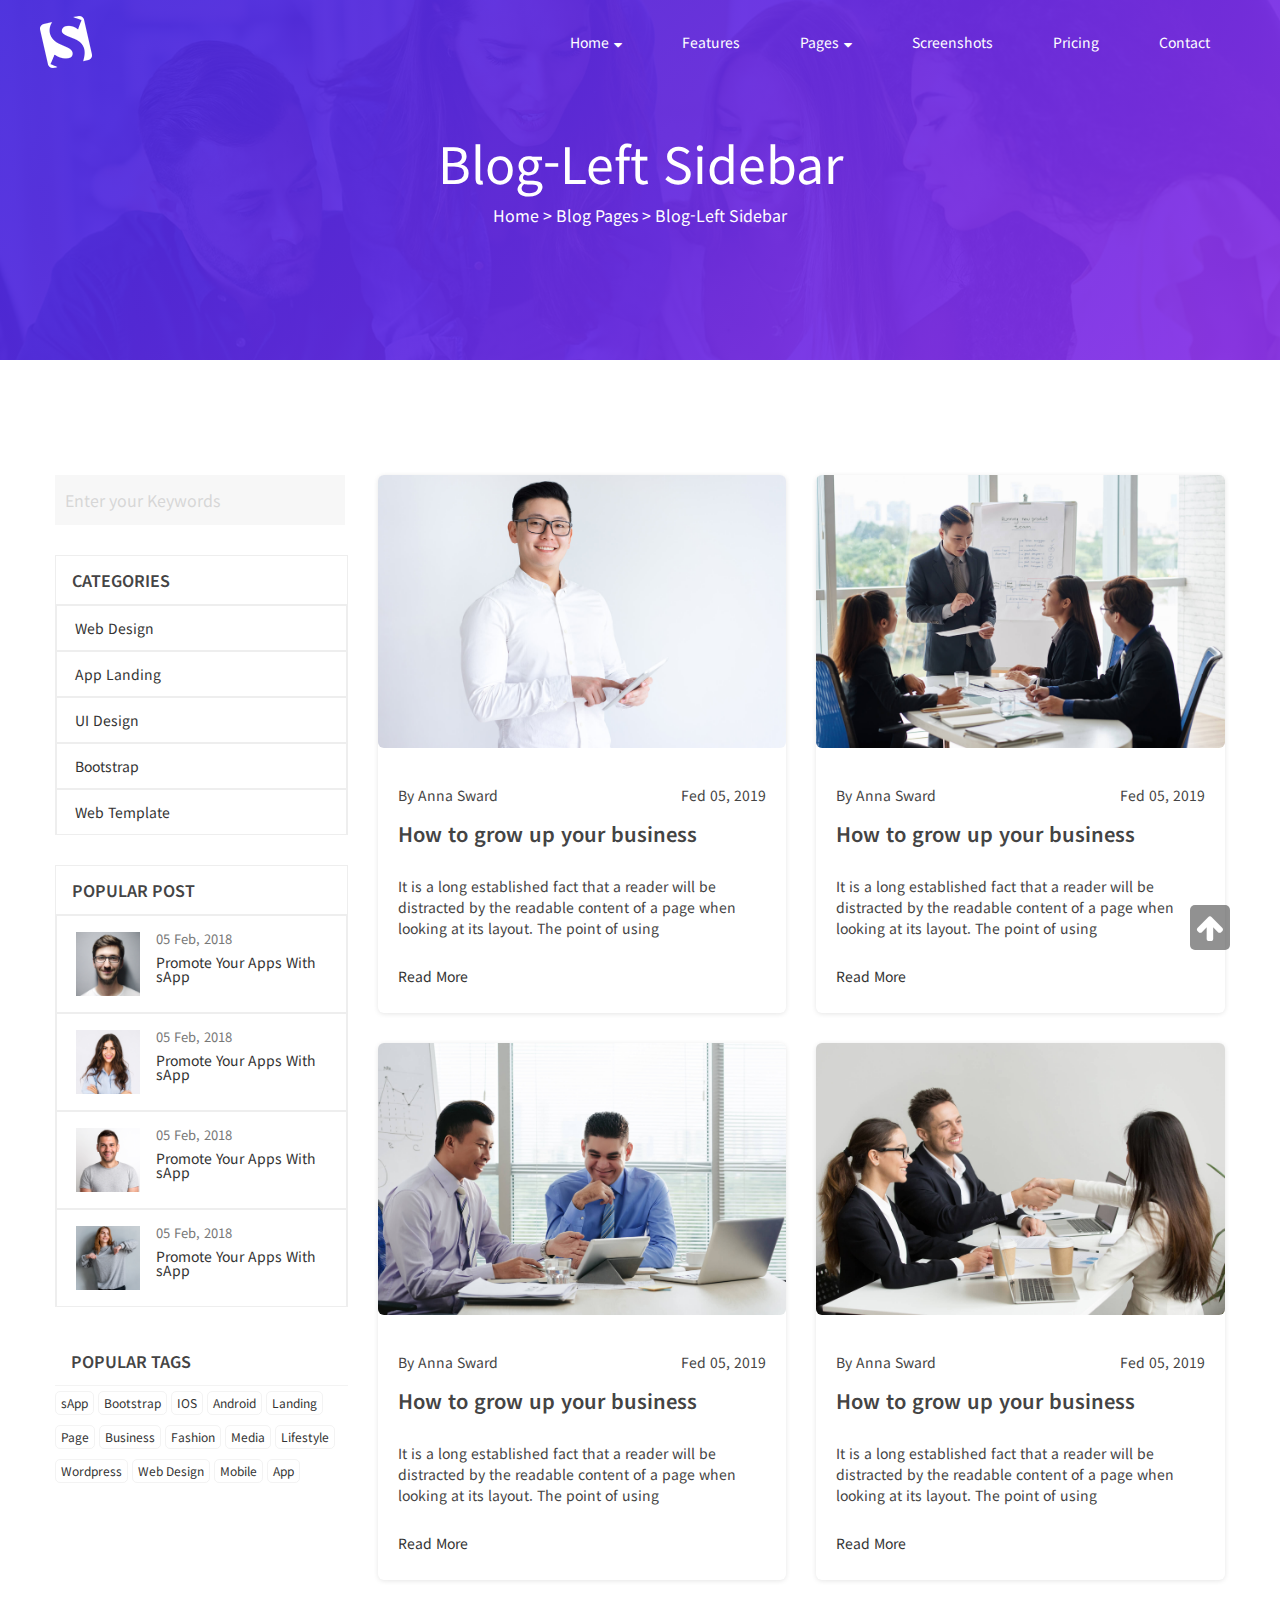
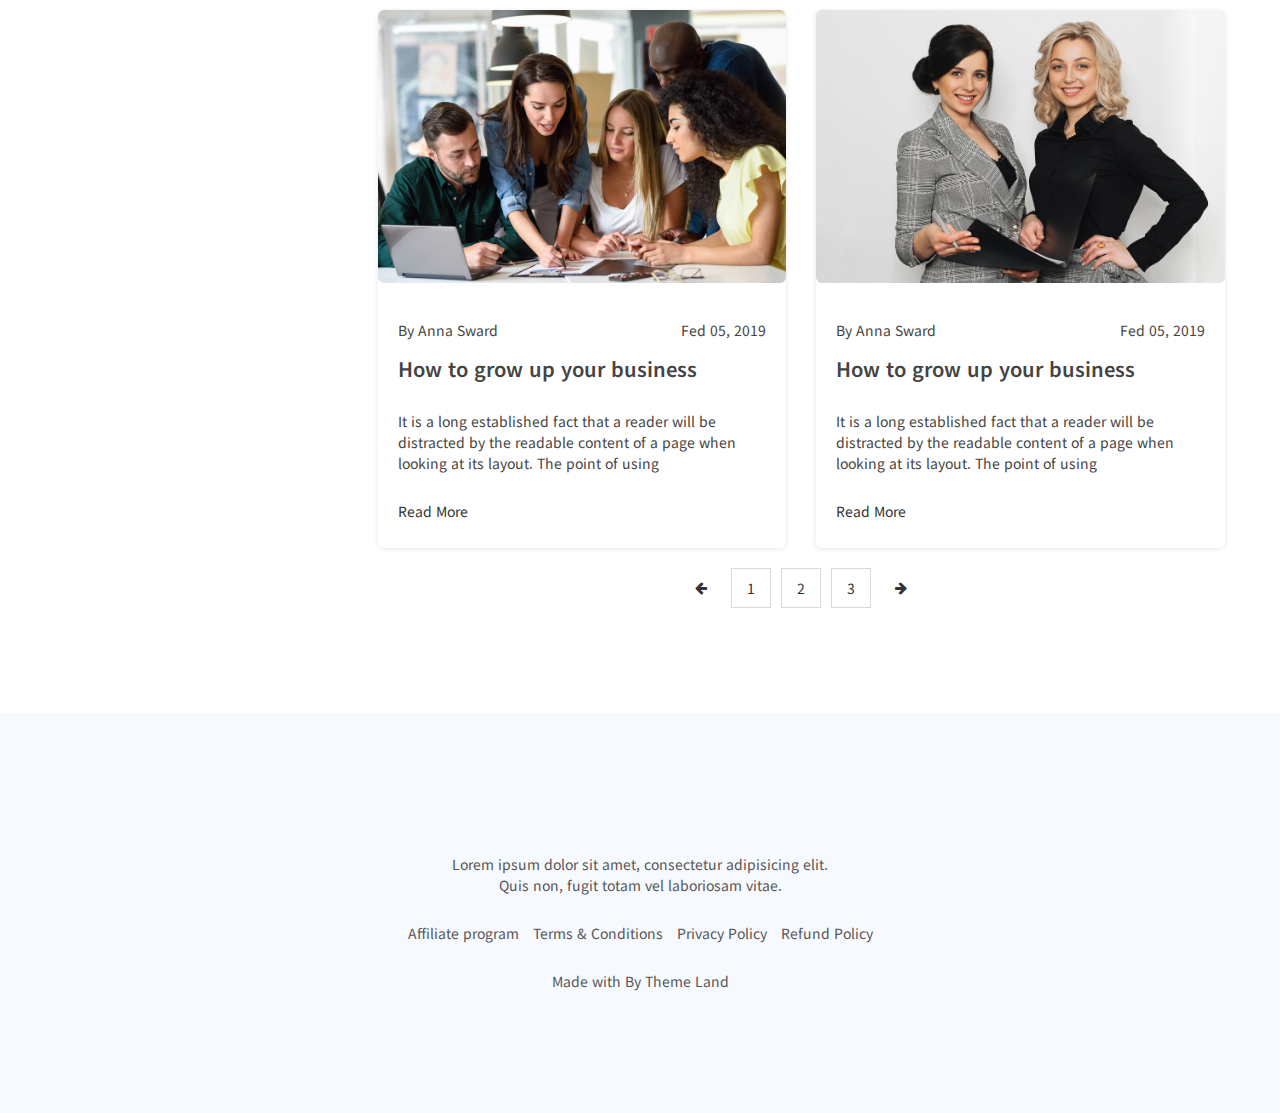
==== commit 1033df0c: "..." ====
--- a/pages/main.html
+++ b/pages/main.html
@@ -32,14 +32,82 @@
                 </div>
                 <nav>
                     <ul>
-                        <li><a href="#!">Home</a></li>
+                        <li>
+                            <a href="#!">
+                                Home
+                                <i class="fa fa-sort-down"></i>
+                            </a>
+                            <div class="dropdown">
+                                <a href="#!">HOMEPAGE1</a>
+                                <a href="#!">HOMEPAGE1</a>
+                                <a href="#!">HOMEPAGE1</a>
+                                <a href="#!">HOMEPAGE1</a>
+                                <a href="#!">HOMEPAGE1</a>
+                                <a href="#!">HOMEPAGE1</a>
+                            </div>
+                        </li>
                         <li><a href="#!">Features</a></li>
-                        <li><a href="#!">Pages</a></li>
+                        <li>
+                            <a href="#!">
+                                Pages
+                                <i class="fa fa-sort-down"></i>
+                            </a>
+                            <div class="dropdown">
+                                <a href="#!">HOMEPAGE1</a>
+                                <a href="#!">HOMEPAGE1</a>
+                                <a href="#!">HOMEPAGE1</a>
+                                <a href="#!">HOMEPAGE1</a>
+                                <a href="#!">HOMEPAGE1</a>
+                                <a href="#!">HOMEPAGE1</a>
+                            </div>
+                        </li>
                         <li><a href="#!">Screenshots</a></li>
                         <li><a href="#!">Pricing</a></li>
                         <li><a href="#!">Contact</a></li>
                     </ul>
                 </nav>
+                <div class="btn-menu">
+                    <i class="fa fa-bars"></i>
+                </div>
+            </div>
+            <div class="side-header">
+                <nav>
+                    <ul>
+                        <li>
+                            <a href="#!">
+                                Home
+                                <i class="fa fa-sort-down"></i>
+                            </a>
+                            <div class="dropdown">
+                                <a href="#!">HOMEPAGE1</a>
+                                <a href="#!">HOMEPAGE1</a>
+                                <a href="#!">HOMEPAGE1</a>
+                                <a href="#!">HOMEPAGE1</a>
+                                <a href="#!">HOMEPAGE1</a>
+                                <a href="#!">HOMEPAGE1</a>
+                            </div>
+                        </li>
+                        <li><a href="#!">Features</a></li>
+                        <li>
+                            <a href="#!">
+                                Pages
+                                <i class="fa fa-sort-down"></i>
+                            </a>
+                            <div class="dropdown">
+                                <a href="#!">HOMEPAGE1</a>
+                                <a href="#!">HOMEPAGE1</a>
+                                <a href="#!">HOMEPAGE1</a>
+                                <a href="#!">HOMEPAGE1</a>
+                                <a href="#!">HOMEPAGE1</a>
+                                <a href="#!">HOMEPAGE1</a>
+                            </div>
+                        </li>
+                        <li><a href="#!">Screenshots</a></li>
+                        <li><a href="#!">Pricing</a></li>
+                        <li><a href="#!">Contact</a></li>
+                    </ul>
+                </nav>
+                <div class="screen"></div>
             </div>
         </div>
     </header>
@@ -231,11 +299,11 @@
                 </ul>
                 <div class="pagination">
                     <ul class="pagination">
-                        <li><a href="#!"><i class="fa fa-arrow-left"></i></a></li>
+                        <li><a class="em" href="#!"><i class="fa fa-arrow-left"></i></a></li>
                         <li><a href="#!">1</a></li>
                         <li><a href="#!">2</a></li>
                         <li><a href="#!">3</a></li>
-                        <li><a href="#!"><i class="fa fa-arrow-right"></i></a></li>
+                        <li><a class="em" href="#!"><i class="fa fa-arrow-right"></i></a></li>
                     </ul>
                 </div>
             </div>
@@ -247,7 +315,7 @@
             <img src="https://theme-land.com/sApp/demo/assets/img/logo/logo.png" alt="">
             <div class="footer-desc">
                 <p>
-                    Lorem ipsum dolor sit amet, consectetur adipisicing elit. Quis non, fugit totam vel laboriosam vitae.
+                    Lorem ipsum dolor sit amet, consectetur adipisicing elit.<br> Quis non, fugit totam vel laboriosam vitae.
                 </p>
                 <div class="footer-links">
                     <a href="#!">Affiliate program</a>
--- a/style/style.css
+++ b/style/style.css
@@ -9,7 +9,8 @@
   line-height: 1.15;
   /* 1 */
   -webkit-text-size-adjust: 100%;
-  /* 2 */ }
+  /* 2 */
+}
 
 /* Sections
    ========================================================================== */
@@ -17,13 +18,15 @@
  * Remove the margin in all browsers.
  */
 body {
-  margin: 0; }
+  margin: 0;
+}
 
 /**
  * Render the `main` element consistently in IE.
  */
 main {
-  display: block; }
+  display: block;
+}
 
 /**
  * Correct the font size and margin on `h1` elements within `section` and
@@ -31,7 +34,8 @@
  */
 h1 {
   font-size: 2em;
-  margin: 0.67em 0; }
+  margin: 0.67em 0;
+}
 
 /* Grouping content
    ========================================================================== */
@@ -45,7 +49,8 @@
   height: 0;
   /* 1 */
   overflow: visible;
-  /* 2 */ }
+  /* 2 */
+}
 
 /**
  * 1. Correct the inheritance and scaling of font size in all browsers.
@@ -55,7 +60,8 @@
   font-family: monospace, monospace;
   /* 1 */
   font-size: 1em;
-  /* 2 */ }
+  /* 2 */
+}
 
 /* Text-level semantics
    ========================================================================== */
@@ -63,7 +69,8 @@
  * Remove the gray background on active links in IE 10.
  */
 a {
-  background-color: transparent; }
+  background-color: transparent;
+}
 
 /**
  * 1. Remove the bottom border in Chrome 57-
@@ -75,14 +82,16 @@
   text-decoration: underline;
   /* 2 */
   text-decoration: underline dotted;
-  /* 2 */ }
+  /* 2 */
+}
 
 /**
  * Add the correct font weight in Chrome, Edge, and Safari.
  */
 b,
 strong {
-  font-weight: bolder; }
+  font-weight: bolder;
+}
 
 /**
  * 1. Correct the inheritance and scaling of font size in all browsers.
@@ -94,13 +103,15 @@
   font-family: monospace, monospace;
   /* 1 */
   font-size: 1em;
-  /* 2 */ }
+  /* 2 */
+}
 
 /**
  * Add the correct font size in all browsers.
  */
 small {
-  font-size: 80%; }
+  font-size: 80%;
+}
 
 /**
  * Prevent `sub` and `sup` elements from affecting the line height in
@@ -111,13 +122,16 @@
   font-size: 75%;
   line-height: 0;
   position: relative;
-  vertical-align: baseline; }
+  vertical-align: baseline;
+}
 
 sub {
-  bottom: -0.25em; }
+  bottom: -0.25em;
+}
 
 sup {
-  top: -0.5em; }
+  top: -0.5em;
+}
 
 /* Embedded content
    ========================================================================== */
@@ -125,7 +139,8 @@
  * Remove the border on images inside links in IE 10.
  */
 img {
-  border-style: none; }
+  border-style: none;
+}
 
 /* Forms
    ========================================================================== */
@@ -145,7 +160,8 @@
   line-height: 1.15;
   /* 1 */
   margin: 0;
-  /* 2 */ }
+  /* 2 */
+}
 
 /**
  * Show the overflow in IE.
@@ -154,7 +170,8 @@
 button,
 input {
   /* 1 */
-  overflow: visible; }
+  overflow: visible;
+}
 
 /**
  * Remove the inheritance of text transform in Edge, Firefox, and IE.
@@ -163,41 +180,46 @@
 button,
 select {
   /* 1 */
-  text-transform: none; }
+  text-transform: none;
+}
 
 /**
  * Correct the inability to style clickable types in iOS and Safari.
  */
 button,
-[type="button"],
-[type="reset"],
-[type="submit"] {
-  -webkit-appearance: button; }
+[type=button],
+[type=reset],
+[type=submit] {
+  -webkit-appearance: button;
+}
 
 /**
  * Remove the inner border and padding in Firefox.
  */
 button::-moz-focus-inner,
-[type="button"]::-moz-focus-inner,
-[type="reset"]::-moz-focus-inner,
-[type="submit"]::-moz-focus-inner {
+[type=button]::-moz-focus-inner,
+[type=reset]::-moz-focus-inner,
+[type=submit]::-moz-focus-inner {
   border-style: none;
-  padding: 0; }
+  padding: 0;
+}
 
 /**
  * Restore the focus styles unset by the previous rule.
  */
 button:-moz-focusring,
-[type="button"]:-moz-focusring,
-[type="reset"]:-moz-focusring,
-[type="submit"]:-moz-focusring {
-  outline: 1px dotted ButtonText; }
+[type=button]:-moz-focusring,
+[type=reset]:-moz-focusring,
+[type=submit]:-moz-focusring {
+  outline: 1px dotted ButtonText;
+}
 
 /**
  * Correct the padding in Firefox.
  */
 fieldset {
-  padding: 0.35em 0.75em 0.625em; }
+  padding: 0.35em 0.75em 0.625em;
+}
 
 /**
  * 1. Correct the text wrapping in Edge and IE.
@@ -217,53 +239,60 @@
   padding: 0;
   /* 3 */
   white-space: normal;
-  /* 1 */ }
+  /* 1 */
+}
 
 /**
  * Add the correct vertical alignment in Chrome, Firefox, and Opera.
  */
 progress {
-  vertical-align: baseline; }
+  vertical-align: baseline;
+}
 
 /**
  * Remove the default vertical scrollbar in IE 10+.
  */
 textarea {
-  overflow: auto; }
+  overflow: auto;
+}
 
 /**
  * 1. Add the correct box sizing in IE 10.
  * 2. Remove the padding in IE 10.
  */
-[type="checkbox"],
-[type="radio"] {
+[type=checkbox],
+[type=radio] {
   box-sizing: border-box;
   /* 1 */
   padding: 0;
-  /* 2 */ }
+  /* 2 */
+}
 
 /**
  * Correct the cursor style of increment and decrement buttons in Chrome.
  */
-[type="number"]::-webkit-inner-spin-button,
-[type="number"]::-webkit-outer-spin-button {
-  height: auto; }
+[type=number]::-webkit-inner-spin-button,
+[type=number]::-webkit-outer-spin-button {
+  height: auto;
+}
 
 /**
  * 1. Correct the odd appearance in Chrome and Safari.
  * 2. Correct the outline style in Safari.
  */
-[type="search"] {
+[type=search] {
   -webkit-appearance: textfield;
   /* 1 */
   outline-offset: -2px;
-  /* 2 */ }
+  /* 2 */
+}
 
 /**
  * Remove the inner padding in Chrome and Safari on macOS.
  */
-[type="search"]::-webkit-search-decoration {
-  -webkit-appearance: none; }
+[type=search]::-webkit-search-decoration {
+  -webkit-appearance: none;
+}
 
 /**
  * 1. Correct the inability to style clickable types in iOS and Safari.
@@ -273,7 +302,8 @@
   -webkit-appearance: button;
   /* 1 */
   font: inherit;
-  /* 2 */ }
+  /* 2 */
+}
 
 /* Interactive
    ========================================================================== */
@@ -281,13 +311,15 @@
  * Add the correct display in Edge, IE 10+, and Firefox.
  */
 details {
-  display: block; }
+  display: block;
+}
 
 /*
  * Add the correct display in all browsers.
  */
 summary {
-  display: list-item; }
+  display: list-item;
+}
 
 /* Misc
    ========================================================================== */
@@ -295,13 +327,15 @@
  * Add the correct display in IE 10+.
  */
 template {
-  display: none; }
+  display: none;
+}
 
 /**
  * Add the correct display in IE 10.
  */
 [hidden] {
-  display: none; }
+  display: none;
+}
 
 html, body, div, span, applet, object, iframe,
 h1, h2, h3, h4, h5, h6, p, blockquote, pre,
@@ -321,88 +355,110 @@
   border: 0;
   font-size: 100%;
   font: inherit;
-  vertical-align: baseline; }
+  vertical-align: baseline;
+}
 
 /* HTML5 display-role reset for older browsers */
 article, aside, details, figcaption, figure,
 footer, header, hgroup, menu, nav, section {
-  display: block; }
+  display: block;
+}
 
 body {
-  line-height: 1; }
+  line-height: 1;
+}
 
 ol, ul {
-  list-style: none; }
+  list-style: none;
+}
 
 blockquote, q {
-  quotes: none; }
+  quotes: none;
+}
 
 blockquote:before, blockquote:after,
 q:before, q:after {
-  content: '';
-  content: none; }
+  content: "";
+  content: none;
+}
 
 table {
   border-collapse: collapse;
-  border-spacing: 0; }
+  border-spacing: 0;
+}
 
 *, *:after, *:before {
-  box-sizing: inherit; }
+  box-sizing: inherit;
+}
 
 html {
-  box-sizing: border-box; }
+  box-sizing: border-box;
+}
 
 img {
   max-width: 100%;
-  vertical-align: top; }
+  vertical-align: top;
+}
 
 a {
   text-decoration: none;
-  color: #333; }
+  color: #333;
+}
 
 * {
   -webkit-user-select: inherit;
   -moz-user-select: inherit;
   -ms-user-select: inherit;
   user-select: inherit;
-  -webkit-tap-highlight-color: rgba(0, 0, 0, 0); }
+  -webkit-tap-highlight-color: rgba(0, 0, 0, 0);
+}
 
 ::-webkit-input-placeholder {
-  color: rgba(182, 182, 182, 0.5); }
+  color: rgba(182, 182, 182, 0.5);
+}
 
 :-moz-placeholder {
-  color: rgba(182, 182, 182, 0.5); }
+  color: rgba(182, 182, 182, 0.5);
+}
 
 ::-moz-placeholder {
-  color: rgba(182, 182, 182, 0.5); }
+  color: rgba(182, 182, 182, 0.5);
+}
 
 :-ms-input-placeholder {
-  color: rgba(182, 182, 182, 0.5); }
+  color: rgba(182, 182, 182, 0.5);
+}
 
 *::selection {
   background: #b5e9f8;
-  color: #fff; }
+  color: #fff;
+}
 
 *::-moz-selection {
   background: #b5e9f8;
-  color: #fff; }
+  color: #fff;
+}
 
 .clearfix:after {
-  content: '';
+  content: "";
   display: table;
-  clear: both; }
+  clear: both;
+}
 
 html, body {
-  height: 100%; }
+  height: 100%;
+}
 
 body {
-  font-family: 'Noto Sans KR', sans-serif;
-  word-break: keep-all; }
+  font-family: "Noto Sans KR", sans-serif;
+  word-break: keep-all;
+}
 
 .container {
   max-width: 1230px;
   margin: 0 auto;
-  padding: 0 15px; }
+  padding: 0 15px;
+}
 
 .blind {
   position: absolute;
@@ -410,122 +466,283 @@
   clip: rect(0 0 0 0);
   margin: -1px;
   width: 1px;
-  height: 1px; }
+  height: 1px;
+}
 
 .pull-left {
-  float: left; }
+  float: left;
+}
 
 .pull-right {
-  float: right; }
+  float: right;
+}
 
 .por {
-  position: relative; }
+  position: relative;
+}
 
 .poa {
-  position: absolute; }
+  position: absolute;
+}
 
 .pof {
-  position: fixed; }
+  position: fixed;
+}
 
 .dtb {
-  display: table; }
+  display: table;
+}
 
 .dtbc {
-  display: table-cell; }
+  display: table-cell;
+}
 
 .vat {
-  vertical-align: top; }
+  vertical-align: top;
+}
 
 .vam {
-  vertical-align: middle; }
+  vertical-align: middle;
+}
 
 .vab {
-  vertical-align: bottom; }
+  vertical-align: bottom;
+}
 
 .text-left {
-  text-align: left; }
+  text-align: left;
+}
 
 .text-center {
-  text-align: center; }
+  text-align: center;
+}
 
 .text-right {
-  text-align: right; }
+  text-align: right;
+}
 
 .text-ellipsis {
   overflow: hidden;
   white-space: nowrap;
-  text-overflow: ellipsis; }
+  text-overflow: ellipsis;
+}
 
 #header {
   position: absolute;
   top: 0;
   left: 0;
   width: 100%;
-  z-index: 1000; }
-  .get-scroll #header {
-    position: fixed;
-    top: 0;
-    transform: translateY(-120%);
-    background-color: #fff;
-    box-shadow: 0 2px 15px rgba(0, 0, 0, 0.2); }
-  .show-header #header {
-    transition: 0.3s;
-    transform: none; }
-  #header .container .main-header {
-    display: flex;
-    height: 84px;
-    justify-content: space-between;
-    align-items: center; }
-    .get-scroll #header .container .main-header .logo .scroll-logo {
-      display: block; }
-    .get-scroll #header .container .main-header .logo .main-logo {
-      display: none; }
-    #header .container .main-header .logo .scroll-logo {
-      display: none; }
-    #header .container .main-header nav ul {
-      display: flex; }
-      #header .container .main-header nav ul li a {
-        color: #fff;
-        padding: 20px 30px;
-        font-size: 14px;
-        cursor: pointer; }
-        .show-header #header .container .main-header nav ul li a {
-          color: #333; }
+  z-index: 1000;
+}
+.get-scroll #header {
+  position: fixed;
+  top: 0;
+  transform: translateY(-120%);
+  background-color: #fff;
+  box-shadow: 0 2px 15px rgba(0, 0, 0, 0.2);
+}
+.show-header #header {
+  transition: 0.3s;
+  transform: none;
+}
+#header .main-header {
+  display: flex;
+  height: 84px;
+  justify-content: space-between;
+  align-items: center;
+}
+.get-scroll #header .main-header .logo .scroll-logo {
+  display: block;
+}
+.get-scroll #header .main-header .logo .main-logo {
+  display: none;
+}
+#header .main-header .logo .scroll-logo {
+  display: none;
+}
+#header .main-header nav {
+  position: relative;
+}
+#header .main-header nav ul {
+  display: flex;
+}
+@media only screen and (max-width: 768px) {
+  #header .main-header nav ul {
+    display: none;
+  }
+}
+#header .main-header nav ul li a {
+  display: flex;
+  align-items: center;
+  justify-content: center;
+  color: #fff;
+  padding: 20px 30px;
+  font-size: 14px;
+  cursor: pointer;
+}
+.show-header #header .main-header nav ul li a {
+  color: #333;
+}
+#header .main-header nav ul li a:hover {
+  opacity: 0.8;
+}
+#header .main-header nav ul li a i {
+  margin-left: 5px;
+}
+#header .main-header nav ul li .dropdown {
+  position: absolute;
+  top: 50px;
+  width: 200px;
+  background-color: #fff;
+  padding: 10px;
+  border-radius: 5px;
+  opacity: 0;
+  transform: translateY(80px);
+}
+#header .main-header nav ul li .dropdown:before {
+  content: "";
+  position: absolute;
+  top: -10px;
+  left: 30px;
+  width: 0;
+  height: 0;
+  border-left: 10px solid transparent;
+  border-right: 10px solid transparent;
+  border-bottom: 10px solid #fff;
+}
+#header .main-header nav ul li .dropdown a {
+  padding: 10px;
+  color: #000;
+}
+#header .main-header nav ul li .dropdown a:hover {
+  background-color: rgba(0, 0, 0, 0.1);
+}
+#header .main-header nav ul li:hover .dropdown {
+  opacity: 1;
+  transition: 0.5s;
+  transform: translateY(0);
+}
+#header .main-header .btn-menu {
+  font-size: 26px;
+  color: #fff;
+  cursor: pointer;
+  display: none;
+}
+@media only screen and (max-width: 768px) {
+  #header .main-header .btn-menu {
+    display: block;
+    color: #fff;
+    margin-right: 15px;
+  }
+}
+.show-header #header .main-header .btn-menu {
+  color: #333;
+}
+#header .side-header nav ul {
+  position: fixed;
+  top: 0;
+  bottom: 0;
+  right: -300px;
+  z-index: 1000;
+  background-color: #fff;
+  box-shadow: 0 5px 15px rgba(0, 0, 0, 0.15);
+  width: 250px;
+  display: flex;
+  flex-direction: column;
+  justify-content: flex-start;
+  align-items: flex-start;
+  padding-top: 40px;
+}
+.open-side-menu #header .side-header nav ul {
+  right: 0;
+}
+#header .side-header nav ul li {
+  border-bottom: 1px solid rgba(119, 119, 119, 0.22);
+  width: 320px;
+}
+#header .side-header nav ul li a {
+  height: 49px;
+  display: flex;
+  align-items: center;
+  padding-left: 20px;
+  font-size: 14px;
+  color: #54565a;
+}
+#header .side-header nav ul li a i {
+  margin-left: 5px;
+}
+#header .side-header nav ul li .dropdown {
+  background-color: #fff;
+  display: none;
+}
+#header .side-header nav ul li .dropdown a {
+  display: flex;
+  font-weight: 600;
+  font-size: 14px;
+}
+#header .side-header .screen {
+  position: fixed;
+  top: 0;
+  bottom: 0;
+  left: 0;
+  right: 0;
+  z-index: 100;
+  background: rgba(255, 255, 255, 0.7);
+  display: none;
+}
+.open-side-menu #header .side-header .screen {
+  display: block;
+}
 
 #footer {
   background-color: #f6f9fe;
-  height: 400px; }
-  #footer .container {
-    display: flex;
-    flex-direction: column;
-    justify-content: center;
-    align-items: center;
-    height: 400px; }
-    #footer .container .footer-desc {
-      margin-top: 20px;
-      text-align: center; }
-      #footer .container .footer-desc .footer-links {
-        margin: 30px 0;
-        display: flex;
-        justify-content: center;
-        align-items: center; }
-        #footer .container .footer-desc .footer-links a {
-          display: flex;
-          padding: 10px; }
-          #footer .container .footer-desc .footer-links a:hover {
-            color: #6f42c1; }
+  height: 400px;
+  font-size: 14px;
+  color: #565656;
+  line-height: 1.5;
+}
+#footer .container {
+  display: flex;
+  flex-direction: column;
+  justify-content: center;
+  align-items: center;
+  height: 400px;
+}
+#footer .container .footer-desc {
+  margin-top: 20px;
+  text-align: center;
+}
+#footer .container .footer-desc .footer-links {
+  margin: 20px 0;
+  display: flex;
+  justify-content: center;
+  align-items: center;
+}
+#footer .container .footer-desc .footer-links a {
+  display: flex;
+  padding: 7px;
+  font-size: 14px;
+  color: #565656;
+}
+#footer .container .footer-desc .footer-links a:hover {
+  color: #6f42c1;
+}
 
 body {
-  color: #333; }
+  color: #333;
+}
 
 h3 {
+  font-size: 16px;
+  font-weight: 600;
+  color: #444;
+}
+
+h2 {
   font-size: 20px;
-  font-weight: 600; }
-
-h2 {
-  font-size: 25px;
   font-weight: 600;
-  line-height: 1.2; }
+  line-height: 1.2;
+}
 
 .visual {
   position: relative;
@@ -535,139 +752,197 @@
   background-size: cover;
   display: flex;
   justify-content: center;
-  align-items: center; }
-  .visual .screen {
-    position: absolute;
-    top: 0;
-    bottom: 0;
-    left: 0;
-    right: 0;
-    background: linear-gradient(-47deg, #8731E8 0%, #4528DC 100%);
-    opacity: 0.94; }
-  .visual .visual-title {
-    position: relative;
-    color: #fff;
-    display: flex;
+  align-items: center;
+}
+.visual .screen {
+  position: absolute;
+  top: 0;
+  bottom: 0;
+  left: 0;
+  right: 0;
+  background: linear-gradient(-47deg, #8731E8 0%, #4528DC 100%);
+  opacity: 0.94;
+}
+.visual .visual-title {
+  position: relative;
+  color: #fff;
+  display: flex;
+  flex-direction: column;
+  align-items: center;
+  justify-content: center;
+}
+.visual .visual-title h1 {
+  font-size: 50px;
+  margin-bottom: 20px;
+}
+
+main {
+  padding: 100px 0;
+}
+main .container {
+  display: flex;
+  justify-content: space-between;
+}
+@media only screen and (max-width: 768px) {
+  main .container {
     flex-direction: column;
-    align-items: center;
-    justify-content: center; }
-    .visual .visual-title h1 {
-      font-size: 50px;
-      margin-bottom: 20px; }
-
-main {
-  padding: 100px 0; }
-  main .container {
-    display: flex;
-    justify-content: space-between; }
-    @media only screen and (max-width: 768px) {
-      main .container {
-        flex-direction: column; } }
-    main .container .sidebar-contents {
-      padding: 15px;
-      flex: 1; }
-      main .container .sidebar-contents input {
-        width: 290px;
-        height: 50px;
-        background-color: rgba(153, 153, 153, 0.17);
-        padding: 10px;
-        border: none; }
-      main .container .sidebar-contents .sidebar-item {
-        margin-top: 30px; }
-        main .container .sidebar-contents .sidebar-item h3 {
-          border: 1px solid rgba(153, 153, 153, 0.17);
-          padding: 16px;
-          cursor: pointer; }
-        main .container .sidebar-contents .sidebar-item ul {
-          border: 1px solid rgba(153, 153, 153, 0.17);
-          border-top: none;
-          border-bottom: none; }
-          main .container .sidebar-contents .sidebar-item ul li {
-            border: 1px solid rgba(153, 153, 153, 0.17); }
-      main .container .sidebar-contents .categories a {
-        display: flex;
-        padding: 15px;
-        border-left: 3px solid transparent; }
-        main .container .sidebar-contents .categories a:hover {
-          background-color: rgba(153, 153, 153, 0.12);
-          border-color: #6f42c1; }
-      main .container .sidebar-contents .post .post-item {
-        display: flex;
-        padding: 16px;
-        border-left: 3px solid transparent; }
-        main .container .sidebar-contents .post .post-item:hover {
-          background-color: rgba(153, 153, 153, 0.12);
-          border-color: #6f42c1; }
-        main .container .sidebar-contents .post .post-item img {
-          width: 64px;
-          height: 64px; }
-        main .container .sidebar-contents .post .post-item .post-desc {
-          padding-left: 16px; }
-          main .container .sidebar-contents .post .post-item .post-desc p {
-            color: #777;
-            margin-bottom: 10px; }
-      main .container .sidebar-contents .tags h3 {
-        border: 0;
-        border-bottom: 1px solid rgba(153, 153, 153, 0.12); }
-      main .container .sidebar-contents .tags a {
-        display: inline-block;
-        border: 1px solid rgba(153, 153, 153, 0.12);
-        border-radius: 5px;
-        padding: 5px;
-        margin: 5px 0;
-        cursor: pointer; }
-    main .container .main-contents {
-      flex: 3; }
-      main .container .main-contents .main-items {
-        display: flex;
-        flex-wrap: wrap; }
-        @media only screen and (max-width: 768px) {
-          main .container .main-contents .main-items {
-            flex-direction: column; } }
-        main .container .main-contents .main-items li {
-          flex: 1 1 50%;
-          max-width: 50%;
-          padding: 15px; }
-          @media only screen and (max-width: 768px) {
-            main .container .main-contents .main-items li {
-              flex: 1 1 100%;
-              max-width: 100%; } }
-          main .container .main-contents .main-items li .main-item {
-            background-color: #fff;
-            box-shadow: 0 1px 5px rgba(0, 0, 0, 0.1);
-            border-radius: 6px;
-            transition: 0.3s; }
-            main .container .main-contents .main-items li .main-item:hover {
-              box-shadow: 1px 2px 20px rgba(75, 67, 85, 0.2); }
-            main .container .main-contents .main-items li .main-item img {
-              border-radius: 6px;
-              cursor: pointer; }
-            main .container .main-contents .main-items li .main-item .desc {
-              padding: 20px 20px 30px 20px; }
-              main .container .main-contents .main-items li .main-item .desc .name-date {
-                margin: 20px 0;
-                display: flex;
-                justify-content: space-between; }
-              main .container .main-contents .main-items li .main-item .desc h2:hover {
-                color: #6f42c1;
-                cursor: pointer; }
-              main .container .main-contents .main-items li .main-item .desc p {
-                margin: 30px 0;
-                line-height: 1.5; }
-      main .container .main-contents .pagination {
-        display: flex;
-        justify-content: center;
-        align-items: center; }
-        main .container .main-contents .pagination li {
-          padding: 10px; }
-          main .container .main-contents .pagination li a {
-            width: 40px;
-            height: 40px;
-            display: flex;
-            justify-content: center;
-            align-items: center;
-            border: 1px solid rgba(153, 153, 153, 0.36);
-            cursor: pointer; }
+  }
+}
+main .container .sidebar-contents {
+  padding: 15px;
+  flex: 1;
+}
+main .container .sidebar-contents input {
+  width: 290px;
+  height: 50px;
+  background-color: #f7f7f7;
+  padding: 10px;
+  border: none;
+}
+main .container .sidebar-contents .sidebar-item {
+  margin-top: 30px;
+}
+main .container .sidebar-contents .sidebar-item h3 {
+  border: 1px solid rgba(153, 153, 153, 0.17);
+  padding: 16px;
+  cursor: pointer;
+}
+main .container .sidebar-contents .sidebar-item ul {
+  border: 1px solid rgba(153, 153, 153, 0.17);
+  border-top: none;
+  border-bottom: none;
+}
+main .container .sidebar-contents .sidebar-item ul li {
+  border: 1px solid rgba(153, 153, 153, 0.17);
+}
+main .container .sidebar-contents .categories a {
+  display: flex;
+  padding: 15px;
+  border-left: 3px solid transparent;
+  font-size: 14px;
+}
+main .container .sidebar-contents .categories a:hover {
+  background-color: rgba(153, 153, 153, 0.12);
+  border-color: #6f42c1;
+}
+main .container .sidebar-contents .post .post-item {
+  display: flex;
+  padding: 16px;
+  border-left: 3px solid transparent;
+}
+main .container .sidebar-contents .post .post-item:hover {
+  background-color: rgba(153, 153, 153, 0.12);
+  border-color: #6f42c1;
+}
+main .container .sidebar-contents .post .post-item img {
+  width: 64px;
+  height: 64px;
+}
+main .container .sidebar-contents .post .post-item .post-desc {
+  padding-left: 16px;
+  font-size: 14px;
+}
+main .container .sidebar-contents .post .post-item .post-desc p {
+  color: #777;
+  margin-bottom: 10px;
+  font-size: 13px;
+}
+main .container .sidebar-contents .tags h3 {
+  border: 0;
+  border-bottom: 1px solid rgba(153, 153, 153, 0.12);
+}
+main .container .sidebar-contents .tags a {
+  display: inline-block;
+  border: 1px solid rgba(153, 153, 153, 0.12);
+  border-radius: 5px;
+  padding: 5px;
+  margin: 5px 0;
+  cursor: pointer;
+  font-size: 12px;
+}
+main .container .main-contents {
+  flex: 3;
+}
+main .container .main-contents .main-items {
+  display: flex;
+  flex-wrap: wrap;
+}
+@media only screen and (max-width: 768px) {
+  main .container .main-contents .main-items {
+    flex-direction: column;
+  }
+}
+main .container .main-contents .main-items li {
+  flex: 1 1 50%;
+  max-width: 50%;
+  padding: 15px;
+}
+@media only screen and (max-width: 768px) {
+  main .container .main-contents .main-items li {
+    flex: 1 1 100%;
+    max-width: 100%;
+  }
+}
+main .container .main-contents .main-items li .main-item {
+  background-color: #fff;
+  box-shadow: 0 1px 5px rgba(0, 0, 0, 0.1);
+  border-radius: 6px;
+  transition: 0.3s;
+}
+main .container .main-contents .main-items li .main-item:hover {
+  box-shadow: 1px 2px 20px rgba(75, 67, 85, 0.2);
+}
+main .container .main-contents .main-items li .main-item img {
+  border-radius: 6px;
+  cursor: pointer;
+}
+main .container .main-contents .main-items li .main-item .desc {
+  padding: 20px 20px 30px 20px;
+  font-size: 14px;
+  color: #444;
+}
+main .container .main-contents .main-items li .main-item .desc .name-date {
+  margin: 20px 0;
+  display: flex;
+  justify-content: space-between;
+}
+main .container .main-contents .main-items li .main-item .desc h2:hover {
+  color: #6f42c1;
+  cursor: pointer;
+}
+main .container .main-contents .main-items li .main-item .desc p {
+  margin: 30px 0;
+  line-height: 1.5;
+}
+main .container .main-contents .pagination {
+  display: flex;
+  justify-content: center;
+  align-items: center;
+}
+main .container .main-contents .pagination li {
+  padding: 5px;
+}
+main .container .main-contents .pagination li a {
+  width: 40px;
+  height: 40px;
+  border: 1px solid rgba(153, 153, 153, 0.36);
+  display: flex;
+  justify-content: center;
+  align-items: center;
+  cursor: pointer;
+  font-size: 14px;
+}
+main .container .main-contents .pagination li a.em {
+  border: none;
+}
+main .container .main-contents .pagination li a.em:hover .fa-arrow-left {
+  transition: 0.5s;
+  transform: translateX(-5px);
+}
+main .container .main-contents .pagination li a.em:hover .fa-arrow-right {
+  transition: 0.5s;
+  transform: translateX(5px);
+}
 
 .back-top {
   position: fixed;
@@ -682,9 +957,11 @@
   display: flex;
   justify-content: center;
   align-items: center;
-  cursor: pointer; }
-  .show-header .back-top {
-    transition-delay: 1s;
-    bottom: 50px; }
+  cursor: pointer;
+}
+.show-header .back-top {
+  transition-delay: 1s;
+  bottom: 50px;
+}
 
 /*# sourceMappingURL=style.css.map */
